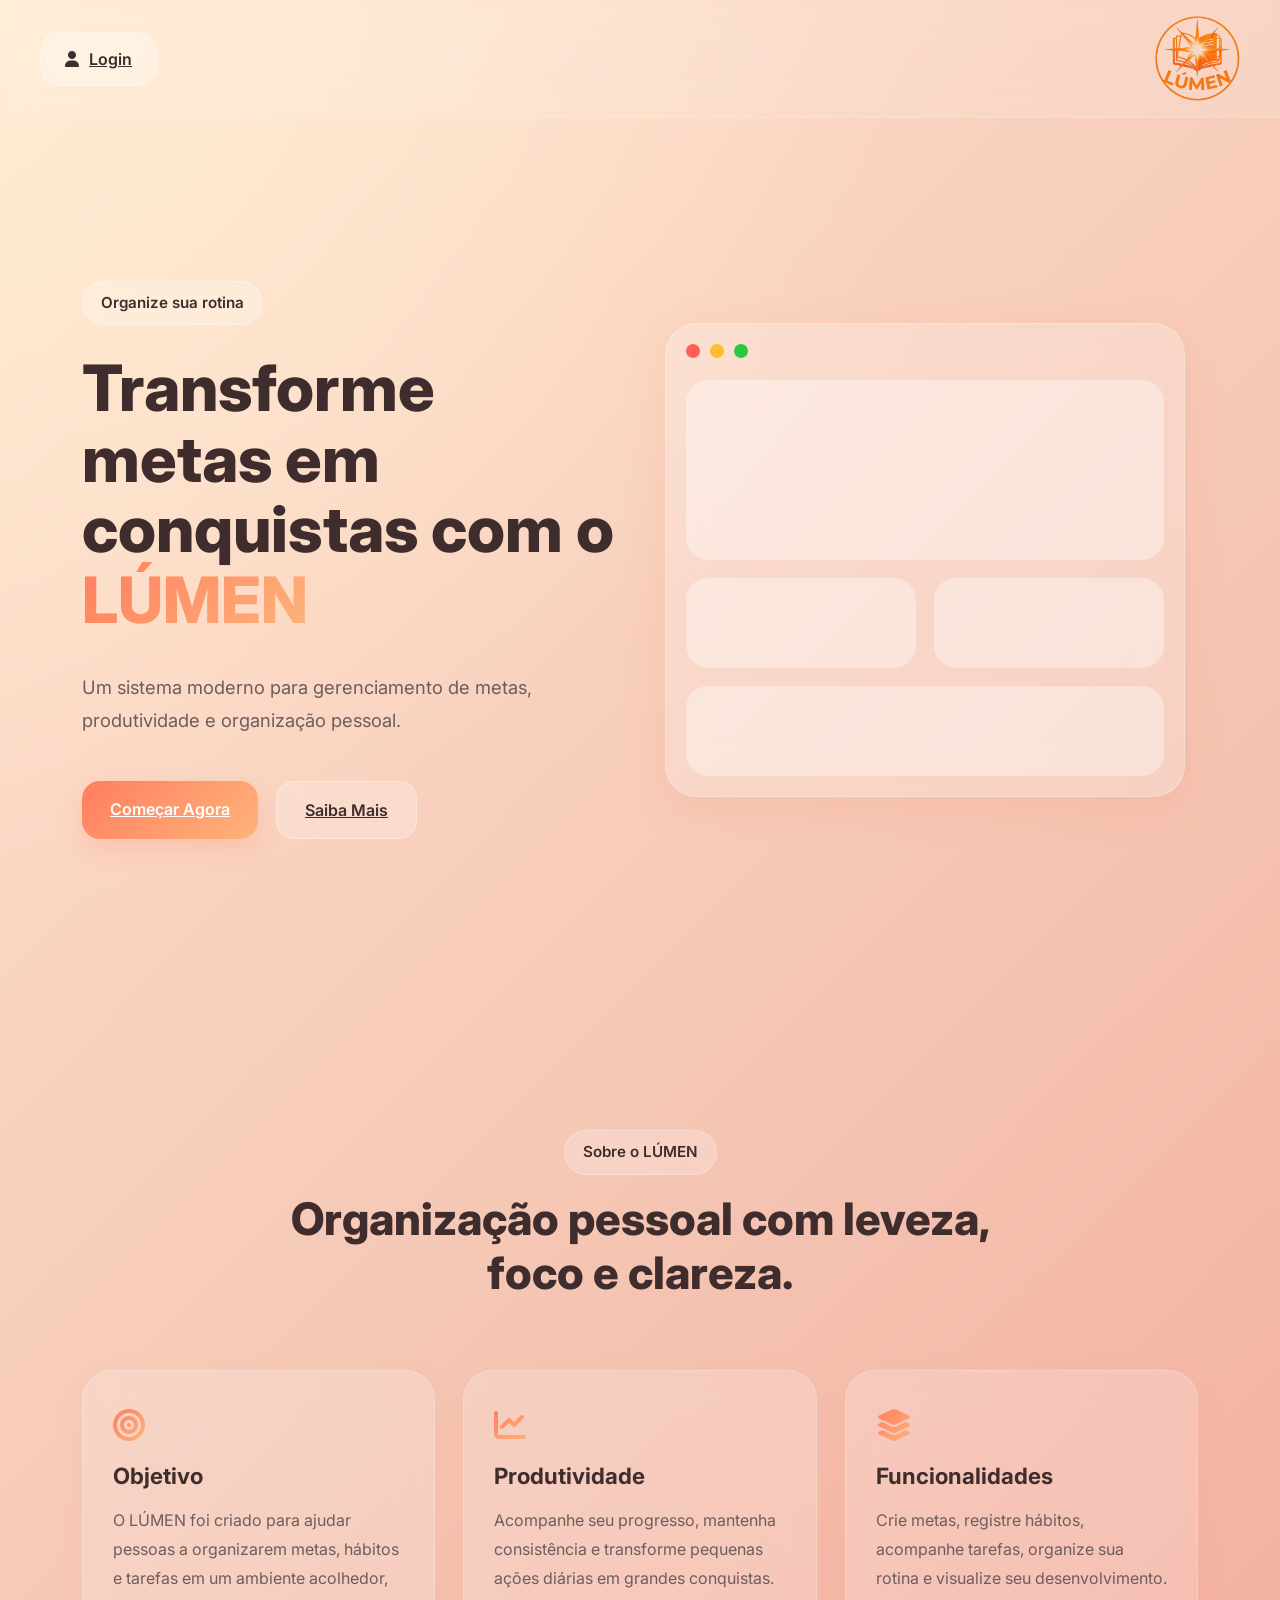
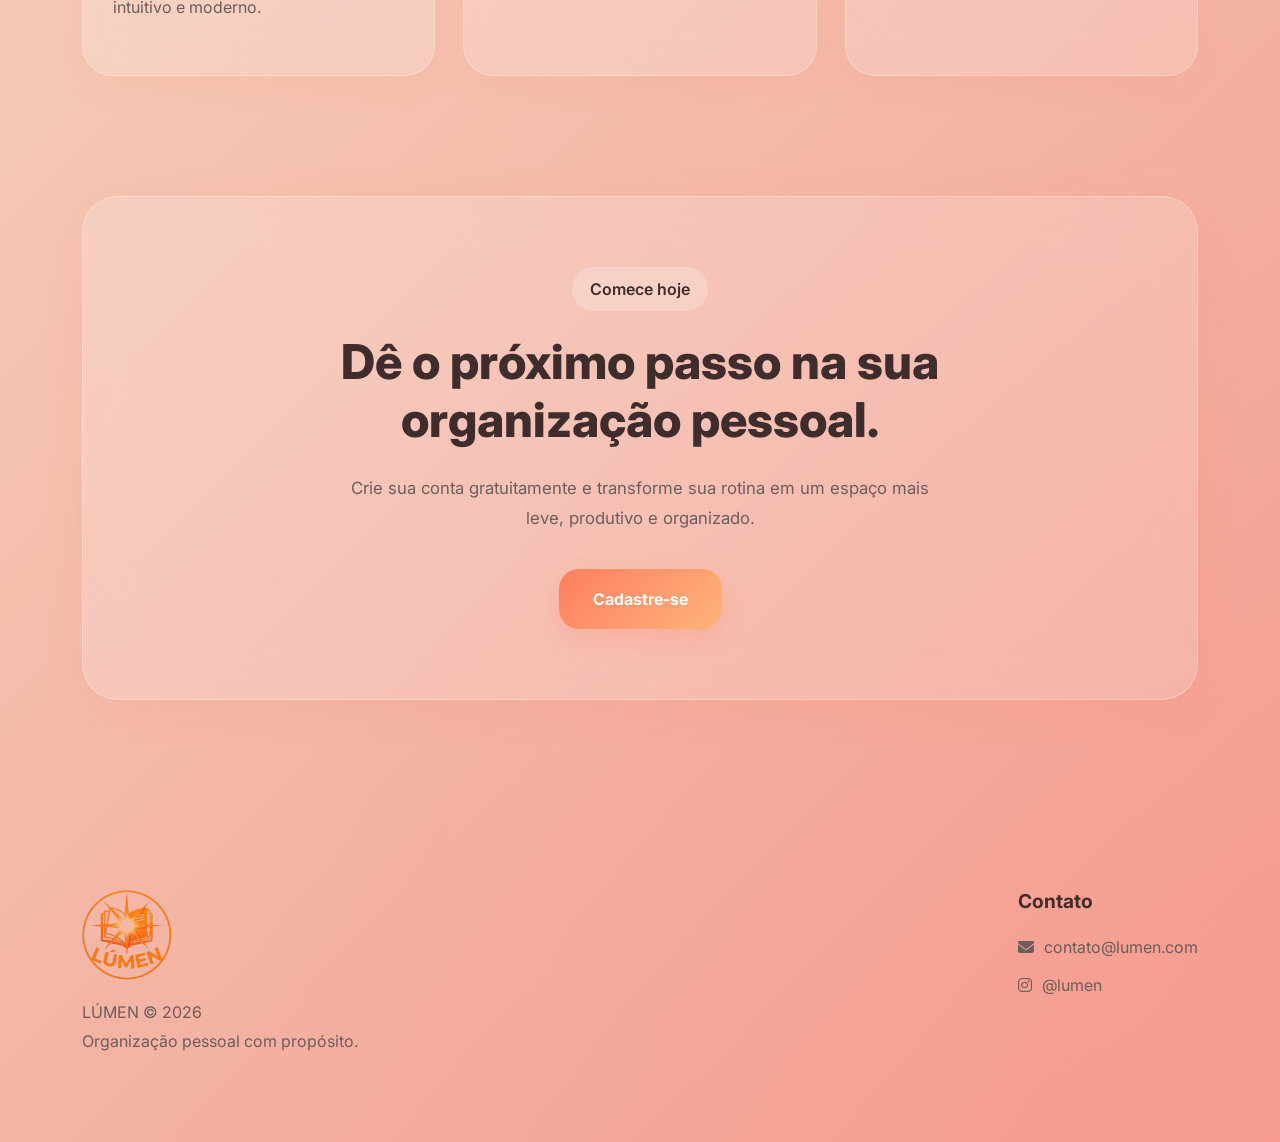
==== index.html @ c3795b51 "primeiro commit" ====
<!DOCTYPE html>
<html lang="pt-br">
<head>
  <meta charset="UTF-8">
  <meta name="viewport" content="width=device-width, initial-scale=1.0">

  <title>LÚMEN - Homepage</title>

  <!-- Bootstrap -->
  <link href="https://cdn.jsdelivr.net/npm/bootstrap@5.3.3/dist/css/bootstrap.min.css" rel="stylesheet">

  <!-- Font Awesome -->
  <link rel="stylesheet" href="https://cdnjs.cloudflare.com/ajax/libs/font-awesome/6.4.0/css/all.min.css">

  <!-- CSS -->
  <link rel="stylesheet" href="index.css">
</head>

<body>

  <!-- Navbar -->
  <nav class="custom-navbar">

    <a href="login/login.html" class="login-btn">
      <i class="fa-solid fa-user"></i>
      Login
    </a>

    <img src="img/lumen.logo.png" alt="Logo" class="logo-navbar">

  </nav>

  <!-- Hero Section -->
  <section class="hero-section">

    <div class="container">

      <div class="row align-items-center min-vh-100">

        <div class="col-lg-6 hero-text">

          <span class="badge-lumen">
            Organize sua rotina
          </span>

          <h1>
            Transforme metas em conquistas com o
            <span>LÚMEN</span>
          </h1>

          <p>
            Um sistema moderno para gerenciamento de metas,
            produtividade e organização pessoal.
          </p>

          <div class="hero-buttons">
            <a href="#cta-section" class="btn-primary-custom">
              Começar Agora
            </a>

            <a href="#about-section" class="btn-secondary-custom">
              Saiba Mais
            </a>
          </div>

        </div>

        <div class="col-lg-6">

          <div class="dashboard-preview">

            <div class="card-preview">

              <div class="card-top">
                <div class="circle red"></div>
                <div class="circle yellow"></div>
                <div class="circle green"></div>
              </div>

              <div class="preview-content">

                <div class="preview-box large"></div>

                <div class="preview-grid">
                  <div class="preview-box"></div>
                  <div class="preview-box"></div>
                </div>

                <div class="preview-box"></div>

              </div>

            </div>

          </div>

        </div>

      </div>

    </div>

  </section>


  <!-- About Section -->

  <section class="about-section"  id="about-section">

    <div class="container">

      <div class="section-title">
        <span>Sobre o LÚMEN</span>
        <h2>
          Organização pessoal com leveza,
          foco e clareza.
        </h2>
      </div>

      <div class="about-grid">

        <div class="about-card">
          <i class="fa-solid fa-bullseye"></i>
          <h3>Objetivo</h3>
          <p>
            O LÚMEN foi criado para ajudar pessoas a organizarem
            metas, hábitos e tarefas em um ambiente acolhedor,
            intuitivo e moderno.
          </p>
        </div>

        <div class="about-card">
          <i class="fa-solid fa-chart-line"></i>
          <h3>Produtividade</h3>
          <p>
            Acompanhe seu progresso, mantenha consistência e
            transforme pequenas ações diárias em grandes conquistas.
          </p>
        </div>

        <div class="about-card">
          <i class="fa-solid fa-layer-group"></i>
          <h3>Funcionalidades</h3>
          <p>
            Crie metas, registre hábitos, acompanhe tarefas,
            organize sua rotina e visualize seu desenvolvimento.
          </p>
        </div>

      </div>

    </div>

  </section>

<!-- CTA -->
 
  <section id="cta-section" class="cta-section">

    <div class="container">

      <div class="cta-card">

        <span class="cta-badge">
          Comece hoje
        </span>

        <h2>
          Dê o próximo passo na sua organização pessoal.
        </h2>

        <p>
          Crie sua conta gratuitamente e transforme sua rotina
          em um espaço mais leve, produtivo e organizado.
        </p>

        <button class="cta-button" onclick="window.location.href='home/cliente_novo.html'">
            Cadastre-se
        </button>

      </div>

    </div>

  </section>

  <!-- FOOTER -->
<footer class="footer-lumen">

  <div class="container footer-content">

    <div class="footer-brand">
      <img src="img/lumen.logo.png" alt="Logo Lumen">

      <p>
        LÚMEN © 2026<br>
        Organização pessoal com propósito.
      </p>
    </div>

    <div class="footer-links">
      <h4>Contato</h4>

      <a href="#">
        <i class="fa-solid fa-envelope"></i>
        contato@lumen.com
      </a>

      <a href="#">
        <i class="fa-brands fa-instagram"></i>
        @lumen
      </a>
    </div>

  </div>

</footer>

  <script src="https://cdn.jsdelivr.net/npm/bootstrap@5.3.3/dist/js/bootstrap.bundle.min.js"></script>

</body>
</html>
---- index.css ----
@import url('https://fonts.googleapis.com/css2?family=Inter:wght@400;500;600;700;800&display=swap');

:root {

    --sunset-primary: #ff7e5f;
    --sunset-secondary: #feb47b;

    --background-light: #fff7f3;

    --text-dark: #3f2d2d;
    --text-light: #6d5d5d;

    --white-glass: rgba(255,255,255,0.22);

    --border-glass: rgba(255,255,255,0.25);

    --shadow:
        0 10px 40px rgba(255,126,95,0.12);

    --radius: 28px;
}

/* RESET */

* {

    margin: 0;
    padding: 0;

    box-sizing: border-box;
}

/* BODY */

body {

    font-family: 'Inter', sans-serif;

    min-height: 100vh;

    color: var(--text-dark);

      background:
        radial-gradient(
            circle at top left,
            rgba(255,236,210,0.9),
            transparent 30%
        ),

        radial-gradient(
            circle at bottom right,
            rgba(255,154,139,0.28),
            transparent 35%
        ),

        linear-gradient(
            135deg,
            #ffe5d1 0%,
            #f5c6b4 45%,
            #f29b8f 100%
        );

    background-size: cover;
    background-repeat: no-repeat;
}    




/* NAVBAR */

/* NAVBAR */

.custom-navbar {

    position: fixed;

    top: 0;
    left: 0;

    width: 100%;

    padding: 16px 40px;

    display: flex;

    justify-content: space-between;

    align-items: center;

    z-index: 1000;

    backdrop-filter: blur(16px);

    background: rgba(255,255,255,0.12);

    border-bottom:
        1px solid rgba(255,255,255,0.10);
}

/* FORÇA O ALINHAMENTO */

.custom-navbar .login-btn {

    margin-right: auto;
}

.custom-navbar .logo-navbar {

    margin-left: auto;
}

/* LOGO */

.logo-navbar {

    width: 85px;

    object-fit: contain;

    transition: 0.3s ease;
}


/* BOTÃO LOGIN */

.login-btn {

    border: none;

    padding: 14px 24px;

    border-radius: 20px;

    background:
        rgba(255,255,255,0.22);

    backdrop-filter: blur(12px);

    border:
        1px solid rgba(255,255,255,0.25);

    color: var(--text-dark);

    font-weight: 600;

    display: flex;
    align-items: center;
    gap: 10px;

    transition: 0.25s ease;

    cursor: pointer;
}

.login-btn:hover {

    transform: translateY(-2px);

    background:
        rgba(255,255,255,0.38);
}

/* HERO */

.hero-section {

    position: relative;
    z-index: 2;

    padding-top: 110px;
}

/* TEXTO */

.hero-text {

    display: flex;
    flex-direction: column;

    gap: 28px;
}

/* BADGE */

.badge-lumen {

    width: fit-content;

    padding: 10px 18px;

    border-radius: 999px;

    background:
        rgba(255,255,255,0.25);

    backdrop-filter: blur(10px);

    border:
        1px solid rgba(255,255,255,0.3);

    font-size: 0.95rem;

    font-weight: 600;

    color: var(--text-dark);
}

/* TITULO */

.hero-text h1 {

    font-size: 4rem;

    line-height: 1.1;

    font-weight: 800;

    max-width: 620px;
}

.hero-text h1 span {

    background:
        linear-gradient(
            135deg,
            var(--sunset-primary),
            var(--sunset-secondary)
        );

    -webkit-background-clip: text;
    -webkit-text-fill-color: transparent;
}

/* PARÁGRAFO */

.hero-text p {

    font-size: 1.15rem;

    line-height: 1.8;

    max-width: 540px;

    color: var(--text-light);
}

/* BOTÕES HERO */

.hero-buttons {

    display: flex;
    gap: 18px;

    flex-wrap: wrap;
}

/* BOTÃO PRINCIPAL */

.btn-primary-custom {

    border: none;

    padding: 16px 28px;

    border-radius: 18px;

    font-weight: 600;

    background:
        linear-gradient(
            135deg,
            var(--sunset-primary),
            var(--sunset-secondary)
        );

    color: white;

    box-shadow:
        0 10px 24px rgba(255,126,95,0.22);

    transition: 0.25s ease;
}

.btn-primary-custom:hover {

    transform: translateY(-3px);

    opacity: 0.95;
}

/* BOTÃO SECUNDÁRIO */

.btn-secondary-custom {

    border: none;

    padding: 16px 28px;

    border-radius: 18px;

    font-weight: 600;

    background:
        rgba(255,255,255,0.22);

    backdrop-filter: blur(12px);

    border:
        1px solid rgba(255,255,255,0.25);

    color: var(--text-dark);

    transition: 0.25s ease;
}

.btn-secondary-custom:hover {

    transform: translateY(-3px);

    background:
        rgba(255,255,255,0.38);
}

/* DASHBOARD MOCKUP */

.dashboard-preview {

    display: flex;
    justify-content: center;
    align-items: center;
}

/* CARD PREVIEW */

.card-preview {

    width: 100%;
    max-width: 520px;

    padding: 20px;

    border-radius: 32px;

    background:
        rgba(255,255,255,0.22);

    backdrop-filter: blur(22px);

    border:
        1px solid rgba(255,255,255,0.25);

    box-shadow:
        0 10px 40px rgba(255,126,95,0.15);

    animation:
        floating 5s ease-in-out infinite;
}

/* TOP BAR */

.card-top {

    display: flex;
    gap: 10px;

    margin-bottom: 22px;
}

/* CIRCULOS */

.circle {

    width: 14px;
    height: 14px;

    border-radius: 50%;
}

.red {

    background: #ff5f57;
}

.yellow {

    background: #febc2e;
}

.green {

    background: #28c840;
}

/* CONTEÚDO PREVIEW */

.preview-content {

    display: flex;
    flex-direction: column;

    gap: 18px;
}

/* GRID */

.preview-grid {

    display: grid;

    grid-template-columns: repeat(2, 1fr);

    gap: 18px;
}

/* BOXES */

.preview-box {

    height: 90px;

    border-radius: 22px;

    background:
        rgba(255,255,255,0.35);
}

.preview-box.large {

    height: 180px;
}

/* ANIMAÇÃO */

@keyframes floating {

    0% {

        transform: translateY(0px);
    }

    50% {

        transform: translateY(-8px);
    }

    100% {

        transform: translateY(0px);
    }
}

/* RESPONSIVIDADE */

@media (max-width: 992px) {

    .hero-section {

        padding-top: 140px;
        padding-bottom: 80px;
    }

    .hero-text {

        text-align: center;

        align-items: center;

        margin-bottom: 60px;
    }

    .hero-text h1 {

        font-size: 3rem;
    }

    .hero-text p {

        max-width: 100%;
    }
}

@media (max-width: 768px) {

    .custom-navbar {

        padding: 14px 18px;
    }

    .logo-navbar {

        width: 65px;
    }

    .hero-text h1 {

        font-size: 2.4rem;
    }

    .hero-buttons {

        width: 100%;

        flex-direction: column;
    }

    .btn-primary-custom,
    .btn-secondary-custom {

        width: 100%;
    }

    .card-preview {

        padding: 16px;
    }

    .preview-box.large {

        height: 140px;
    }
}

/* SOBRE */

.about-section {

    position: relative;
    z-index: 2;

    padding: 120px 0;
}

/* TITULOS DE SEÇÃO */

.section-title {

    text-align: center;

    margin-bottom: 70px;
}

.section-title span {

    display: inline-block;

    padding: 10px 18px;

    border-radius: 999px;

    background:
        rgba(255,255,255,0.22);

    backdrop-filter: blur(10px);

    border:
        1px solid rgba(255,255,255,0.25);

    font-size: 0.95rem;

    font-weight: 600;

    margin-bottom: 18px;
}

.section-title h2 {

    font-size: 2.8rem;

    font-weight: 800;

    line-height: 1.2;

    max-width: 720px;

    margin: 0 auto;
}

/* GRID SOBRE */

.about-grid {

    display: grid;

    grid-template-columns: repeat(3, 1fr);

    gap: 28px;
}

/* CARDS */

.about-card {

    padding: 38px 30px;

    border-radius: 30px;

    background:
        rgba(255,255,255,0.18);

    backdrop-filter: blur(18px);

    border:
        1px solid rgba(255,255,255,0.22);

    box-shadow:
        0 10px 30px rgba(255,126,95,0.08);

    transition: 0.3s ease;
}

.about-card:hover {

    transform: translateY(-6px);
}

.about-card i {

    font-size: 2rem;

    margin-bottom: 22px;

    background:
        linear-gradient(
            135deg,
            var(--sunset-primary),
            var(--sunset-secondary)
        );

    -webkit-background-clip: text;
    -webkit-text-fill-color: transparent;
}

.about-card h3 {

    font-size: 1.4rem;

    font-weight: 700;

    margin-bottom: 16px;
}

.about-card p {

    color: var(--text-light);

    line-height: 1.8;
}

/* CTA */

.cta-section {

    position: relative;
    z-index: 2;

    padding-bottom: 120px;
}

.cta-card {

    text-align: center;

    padding: 70px 50px;

    border-radius: 36px;

    background:
        rgba(255,255,255,0.18);

    backdrop-filter: blur(20px);

    border:
        1px solid rgba(255,255,255,0.25);

    box-shadow:
        0 10px 40px rgba(255,126,95,0.1);
}

.cta-badge {

    display: inline-block;

    padding: 10px 18px;

    border-radius: 999px;

    background:
        rgba(255,255,255,0.22);

    margin-bottom: 22px;

    font-weight: 600;
}

.cta-card h2 {

    font-size: 3rem;

    font-weight: 800;

    max-width: 760px;

    margin: 0 auto 24px auto;
}

.cta-card p {

    max-width: 620px;

    margin: 0 auto 36px auto;

    color: var(--text-light);

    line-height: 1.8;

    font-size: 1.05rem;
}

.cta-button {

    border: none;

    padding: 18px 34px;

    border-radius: 20px;

    font-weight: 700;

    font-size: 1rem;

    color: white;

    background:
        linear-gradient(
            135deg,
            var(--sunset-primary),
            var(--sunset-secondary)
        );

    box-shadow:
        0 10px 24px rgba(255,126,95,0.22);

    transition: 0.3s ease;
}

.cta-button:hover {

    transform: translateY(-3px);

    opacity: 0.95;
}

/* FOOTER */

.footer-lumen {

    position: relative;
    z-index: 2;

    padding: 70px 0;

    background: transparent;

    border: none;

    backdrop-filter: none;
}

.footer-content {

    display: flex;
    justify-content: space-between;
    align-items: flex-start;

    gap: 60px;

    flex-wrap: wrap;
}

.footer-brand img {

    width: 90px;

    margin-bottom: 18px;
}

.footer-brand p {

    color: var(--text-light);

    line-height: 1.8;
}

.footer-links {

    display: flex;
    flex-direction: column;

    gap: 14px;
}

.footer-links h4 {

    font-size: 1.2rem;

    font-weight: 700;

    margin-bottom: 8px;
}

.footer-links a {

    text-decoration: none;

    color: var(--text-light);

    display: flex;
    align-items: center;

    gap: 10px;

    transition: 0.2s ease;
}

.footer-links a:hover {

    color: var(--text-dark);
}

/* RESPONSIVIDADE */

@media (max-width: 992px) {

    .about-grid {

        grid-template-columns: 1fr;
    }

    .section-title h2,
    .cta-card h2 {

        font-size: 2.2rem;
    }
}

@media (max-width: 768px) {

    .about-section,
    .cta-section {

        padding: 80px 0;
    }

     .section-title h2,
    .cta-card h2 {

        font-size: 1.8rem;
    }

    .cta-card {

        padding: 50px 24px;
    }

    .footer-content {

        flex-direction: column;

        align-items: flex-start;
    }
}

html {

    scroll-behavior: smooth;

    background:
        linear-gradient(
            135deg,
            #ffe5d1 0%,
            #f5c6b4 45%,
            #f29b8f 100%
        );
}

html,
body {

    width: 100%;
    min-height: 100%;

}
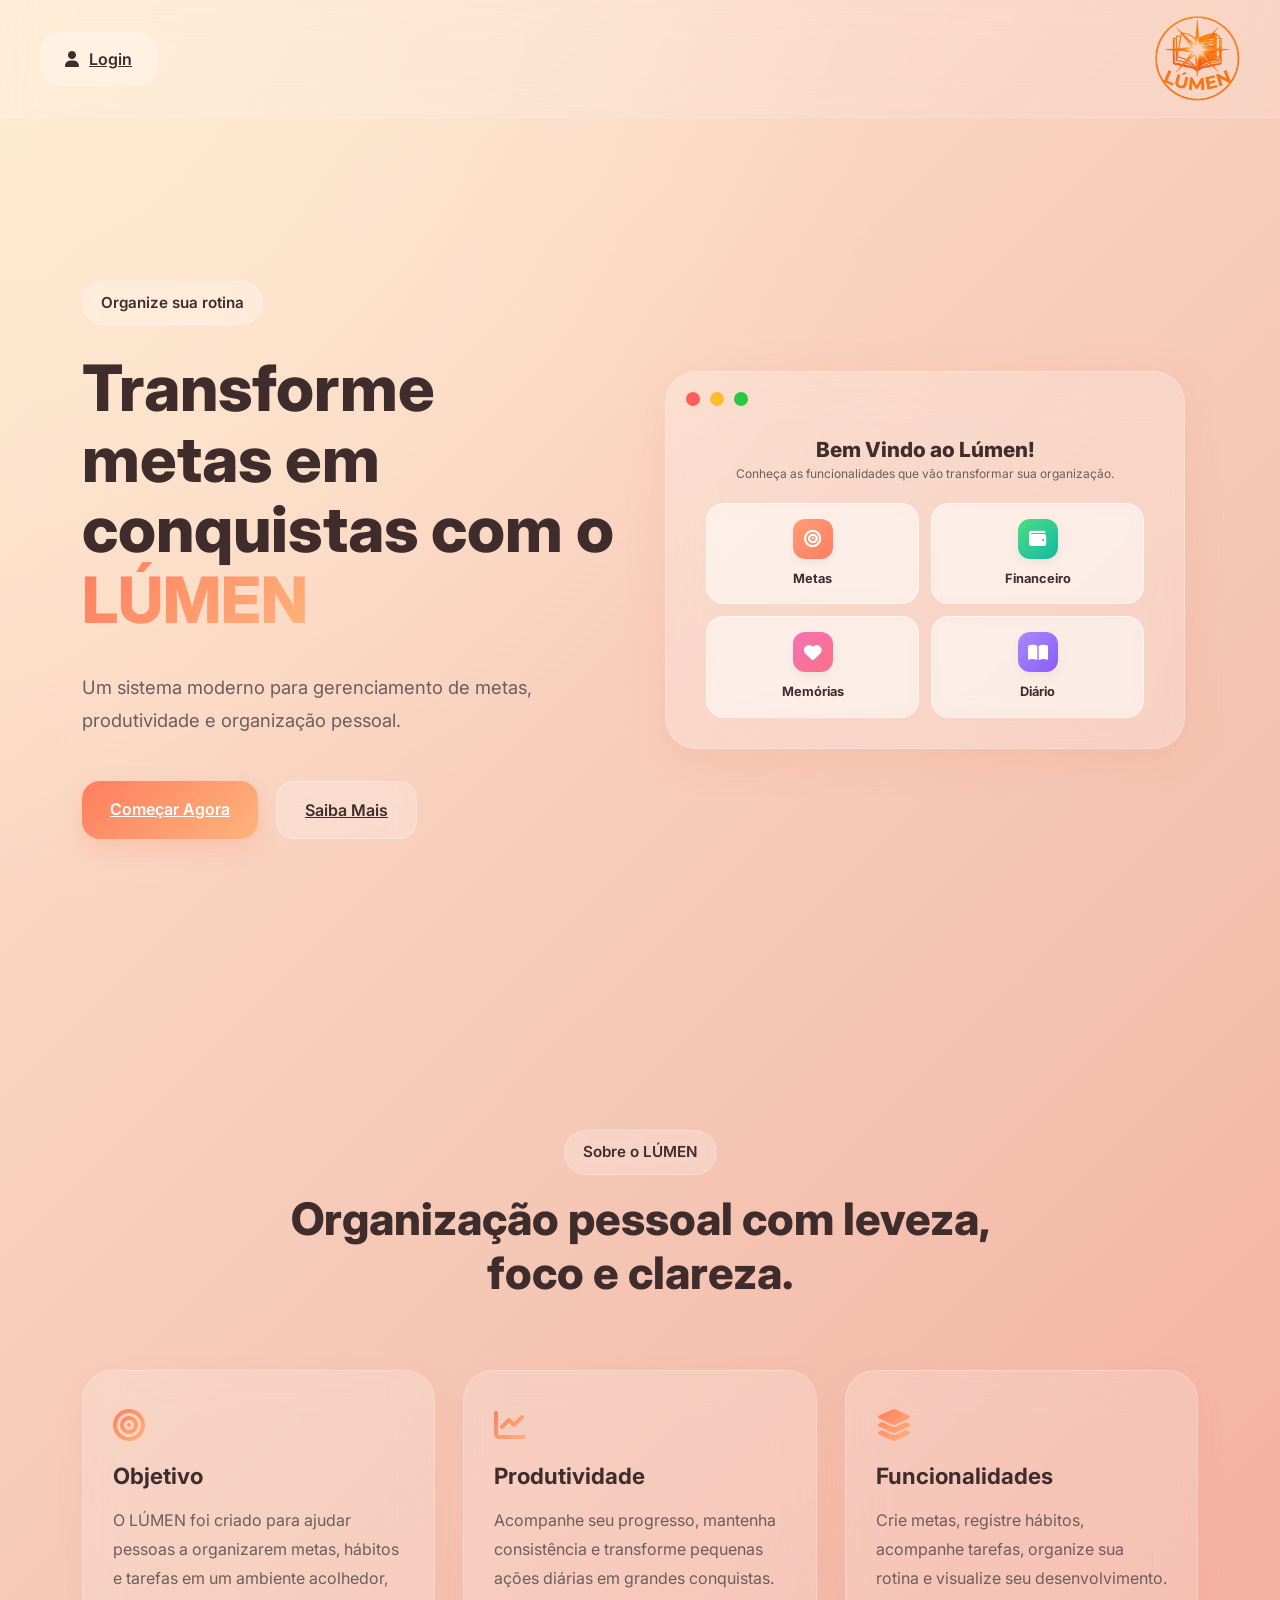
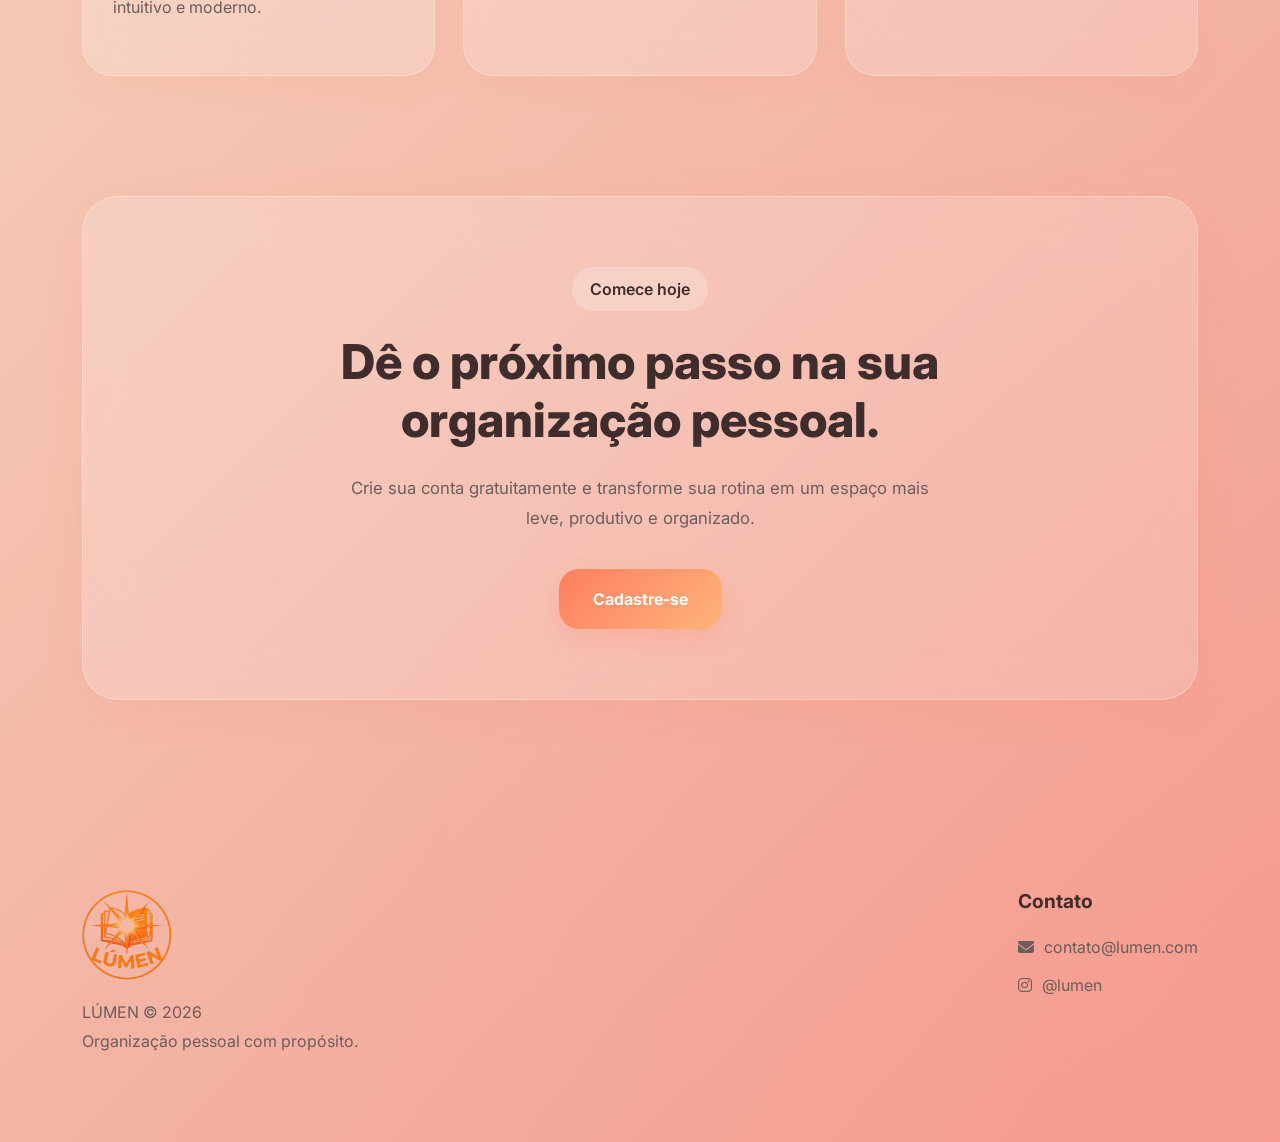
==== commit 12ea9542: "feature: memorias criadas" ====
--- a/index.html
+++ b/index.html
@@ -79,16 +79,47 @@
 
               <div class="preview-content">
 
-                <div class="preview-box large"></div>
-
-                <div class="preview-grid">
-                  <div class="preview-box"></div>
-                  <div class="preview-box"></div>
+                <div class="preview-content">
+                
+                <div class="preview-header">
+                  <h4>Bem Vindo ao Lúmen!</h4>
+                  <p>Conheça as funcionalidades que vão transformar sua organização.</p>
                 </div>
 
-                <div class="preview-box"></div>
+                <div class="preview-grid-app">
+                  
+                  <div class="mini-card">
+                    <div class="icon-wrapper orange">
+                      <i class="fa-solid fa-bullseye"></i>
+                    </div>
+                    <span>Metas</span>
+                  </div>
+
+                  <div class="mini-card">
+                    <div class="icon-wrapper teal">
+                      <i class="fa-solid fa-wallet"></i>
+                    </div>
+                    <span>Financeiro</span>
+                  </div>
+
+                  <div class="mini-card">
+                    <div class="icon-wrapper pink">
+                      <i class="fa-solid fa-heart"></i>
+                    </div>
+                    <span>Memórias</span>
+                  </div>
+
+                  <div class="mini-card">
+                    <div class="icon-wrapper purple">
+                      <i class="fa-solid fa-book-open"></i>
+                    </div>
+                    <span>Diário</span>
+                  </div>
+
+                </div>
 
               </div>
+
 
             </div>
 
--- a/index.css
+++ b/index.css
@@ -402,34 +402,93 @@
     gap: 18px;
 }
 
-/* GRID */
-
-.preview-grid {
-
+/* ===============================
+   CONTEÚDO PREVIEW - MINI DASHBOARD
+================================== */
+
+.preview-content {
+    display: flex;
+    flex-direction: column;
+    gap: 15px;
+    padding: 5px 10px;
+}
+
+.preview-header {
+    text-align: center;
+    margin-bottom: 5px;
+}
+
+.preview-header h4 {
+    font-size: 1.3rem;
+    font-weight: 800;
+    color: var(--text-dark);
+    margin-bottom: 2px;
+}
+
+.preview-header p {
+    font-size: 0.75rem;
+    color: var(--text-light);
+    margin: 0;
+}
+
+/* GRID DOS 4 MÓDULOS */
+.preview-grid-app {
     display: grid;
-
     grid-template-columns: repeat(2, 1fr);
-
-    gap: 18px;
-}
-
-/* BOXES */
-
-.preview-box {
-
-    height: 90px;
-
-    border-radius: 22px;
-
-    background:
-        rgba(255,255,255,0.35);
-}
-
-.preview-box.large {
-
-    height: 180px;
-}
-
+    gap: 12px;
+}
+
+/* MINI CARDS */
+.mini-card {
+    background: rgba(255, 255, 255, 0.45);
+    border: 1px solid rgba(255, 255, 255, 0.6);
+    border-radius: 18px;
+    padding: 15px 10px;
+    display: flex;
+    flex-direction: column;
+    align-items: center;
+    justify-content: center;
+    gap: 10px;
+    backdrop-filter: blur(8px);
+    transition: 0.3s ease;
+}
+
+.mini-card:hover {
+    background: rgba(255, 255, 255, 0.75);
+    transform: translateY(-3px);
+}
+
+/* ÍCONES E CORES */
+.icon-wrapper {
+    width: 40px;
+    height: 40px;
+    border-radius: 12px;
+    display: flex;
+    align-items: center;
+    justify-content: center;
+    color: white;
+    font-size: 1.1rem;
+    box-shadow: 0 4px 10px rgba(0,0,0,0.05);
+}
+
+.icon-wrapper.orange { 
+    background: linear-gradient(135deg, #ff9d76, #ff7e5f); 
+}
+.icon-wrapper.teal { 
+    background: linear-gradient(135deg, #4ade80, #14b8a6); 
+}
+.icon-wrapper.pink { 
+    background: linear-gradient(135deg, #f472b6, #fb7185); 
+}
+.icon-wrapper.purple { 
+    background: linear-gradient(135deg, #a78bfa, #8b5cf6); 
+}
+
+.mini-card span {
+    font-size: 0.8rem;
+    font-weight: 700;
+    color: var(--text-dark);
+}
 /* ANIMAÇÃO */
 
 @keyframes floating {
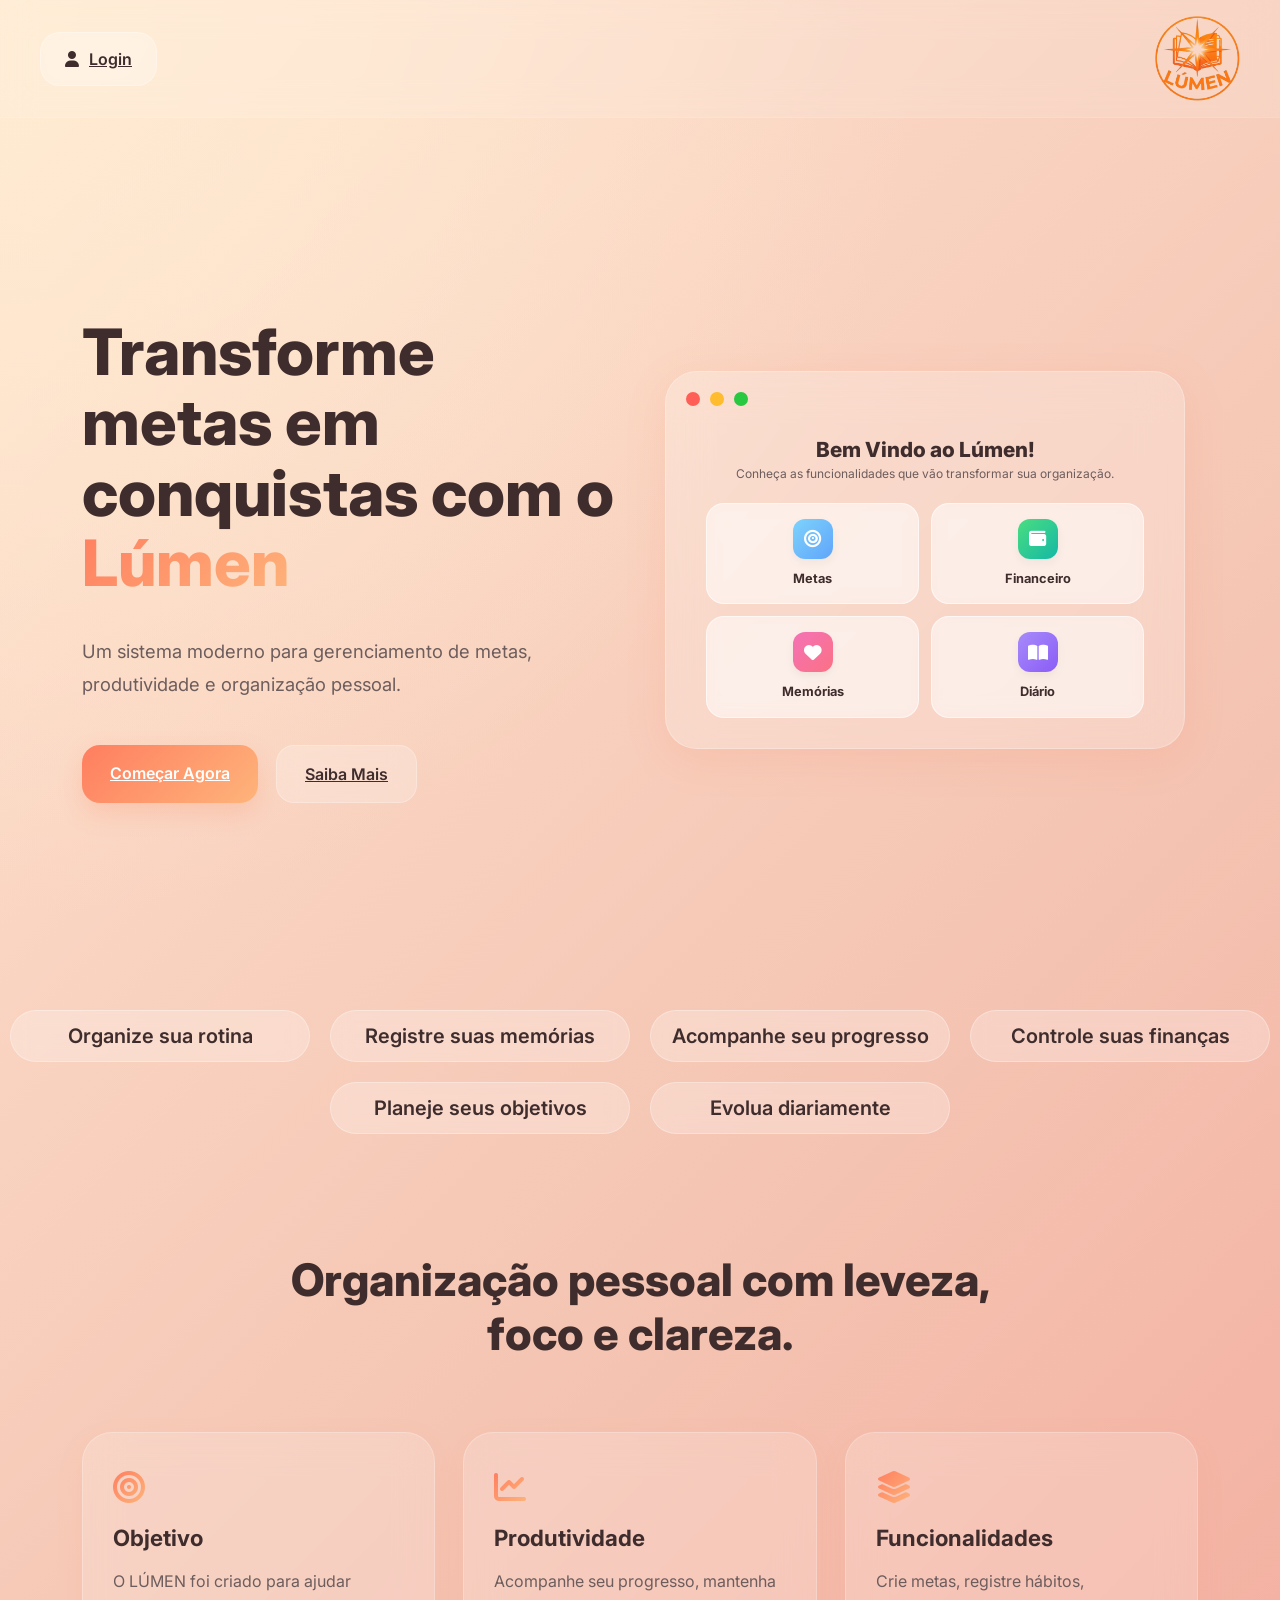
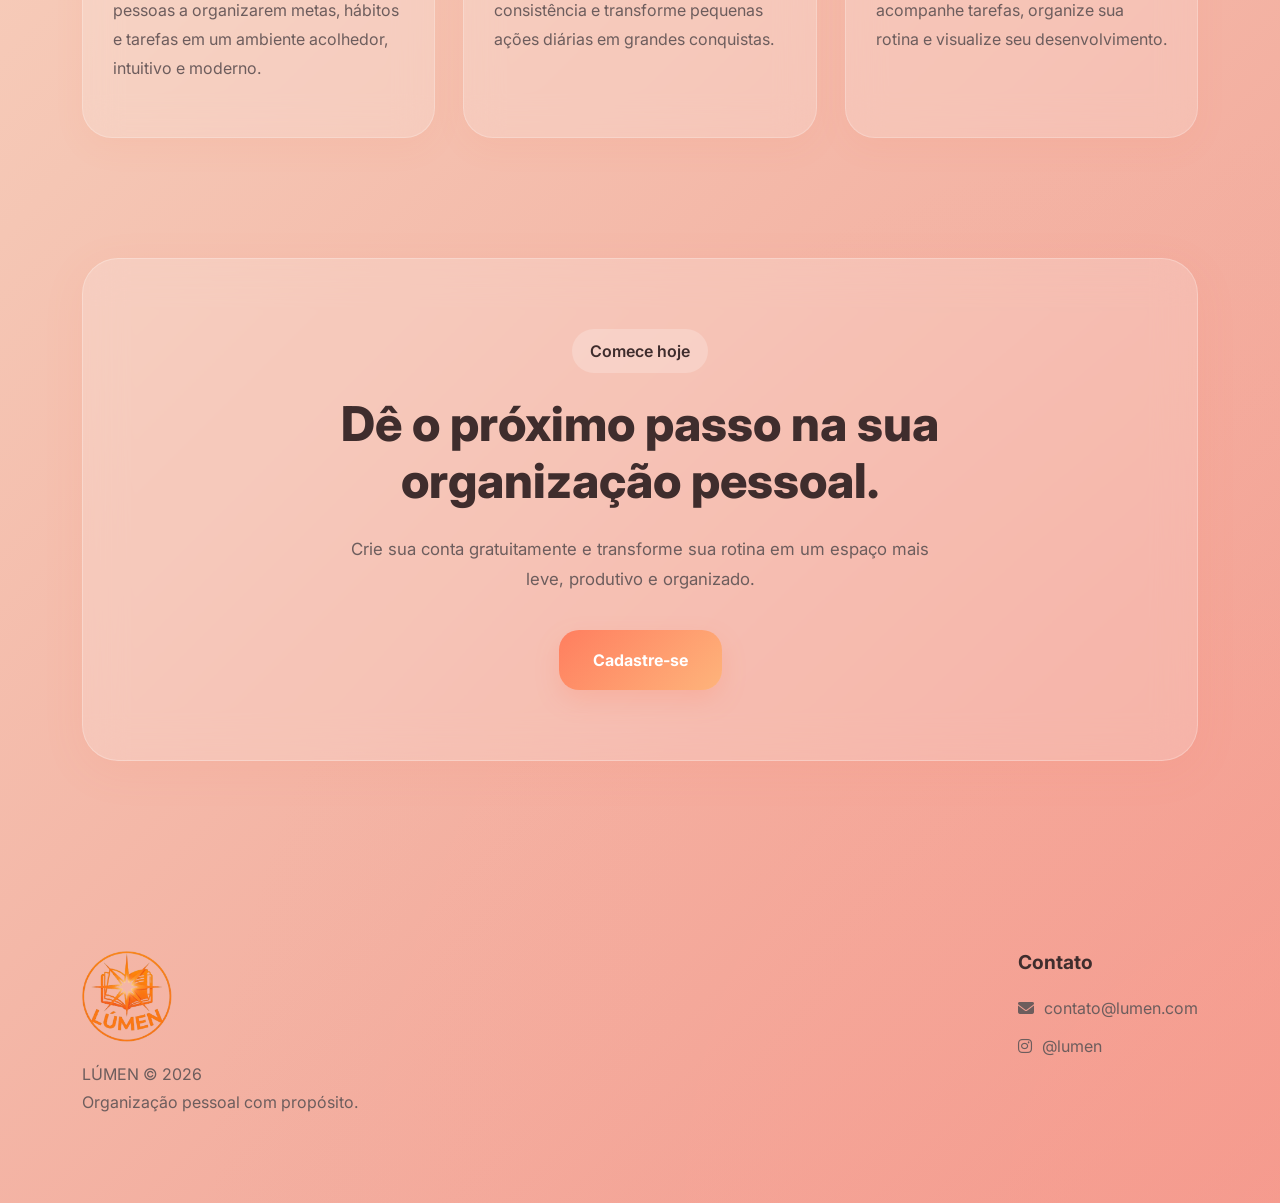
==== commit 85c35380: "feature: diario + entrada por voz" ====
--- a/index.html
+++ b/index.html
@@ -4,7 +4,7 @@
   <meta charset="UTF-8">
   <meta name="viewport" content="width=device-width, initial-scale=1.0">
 
-  <title>LÚMEN - Homepage</title>
+  <title>Lúmen</title>
 
   <!-- Bootstrap -->
   <link href="https://cdn.jsdelivr.net/npm/bootstrap@5.3.3/dist/css/bootstrap.min.css" rel="stylesheet">
@@ -38,14 +38,10 @@
       <div class="row align-items-center min-vh-100">
 
         <div class="col-lg-6 hero-text">
-
-          <span class="badge-lumen">
-            Organize sua rotina
-          </span>
-
+          
           <h1>
             Transforme metas em conquistas com o
-            <span>LÚMEN</span>
+            <span>Lúmen</span>
           </h1>
 
           <p>
@@ -64,6 +60,8 @@
           </div>
 
         </div>
+
+        
 
         <div class="col-lg-6">
 
@@ -134,6 +132,17 @@
   </section>
 
 
+  <div class="badge-row">
+    <span class="badge-lumen">Organize sua rotina</span>
+    <span class="badge-lumen">Registre suas memórias</span>
+    <span class="badge-lumen">Acompanhe seu progresso</span>
+    <span class="badge-lumen">Controle suas finanças</span>
+    <span class="badge-lumen">Planeje seus objetivos</span>
+    <span class="badge-lumen">Evolua diariamente</span>
+
+
+  </div>
+
   <!-- About Section -->
 
   <section class="about-section"  id="about-section">
@@ -141,7 +150,6 @@
     <div class="container">
 
       <div class="section-title">
-        <span>Sobre o LÚMEN</span>
         <h2>
           Organização pessoal com leveza,
           foco e clareza.
--- a/index.css
+++ b/index.css
@@ -183,26 +183,41 @@
 
 /* BADGE */
 
+.badge-row {
+    display: flex;
+    flex-wrap: wrap;
+    justify-content: center;
+    align-items: center;
+    gap: 20px;
+    width: 100%;
+    margin: 0 auto 0;
+}
+
+/* ===============================
+   BADGE HERO
+================================== */
+
 .badge-lumen {
-
-    width: fit-content;
-
-    padding: 10px 18px;
-
+    display: inline-flex;
+    align-items: center;
+    justify-content: center;
+    
+    /* Isso garante que o badge abrace apenas o texto */
+    width: 300px; 
+    
+    /* Previne que o flexbox estique o elemento */
+    align-self: flex-start; 
+
+    /* Proporções mais orgânicas e delicadas */
+    padding: 10px 18px; 
     border-radius: 999px;
-
-    background:
-        rgba(255,255,255,0.25);
-
+    
+    background: rgba(255, 255, 255, 0.25);
     backdrop-filter: blur(10px);
-
-    border:
-        1px solid rgba(255,255,255,0.3);
-
-    font-size: 0.95rem;
-
+    border: 1px solid rgba(255, 255, 255, 0.3);
+    
+    font-size: 1.25rem;
     font-weight: 600;
-
     color: var(--text-dark);
 }
 
@@ -472,7 +487,7 @@
 }
 
 .icon-wrapper.orange { 
-    background: linear-gradient(135deg, #ff9d76, #ff7e5f); 
+    background: linear-gradient(135deg, #7dd3fc, #60a5fa); 
 }
 .icon-wrapper.teal { 
     background: linear-gradient(135deg, #4ade80, #14b8a6); 
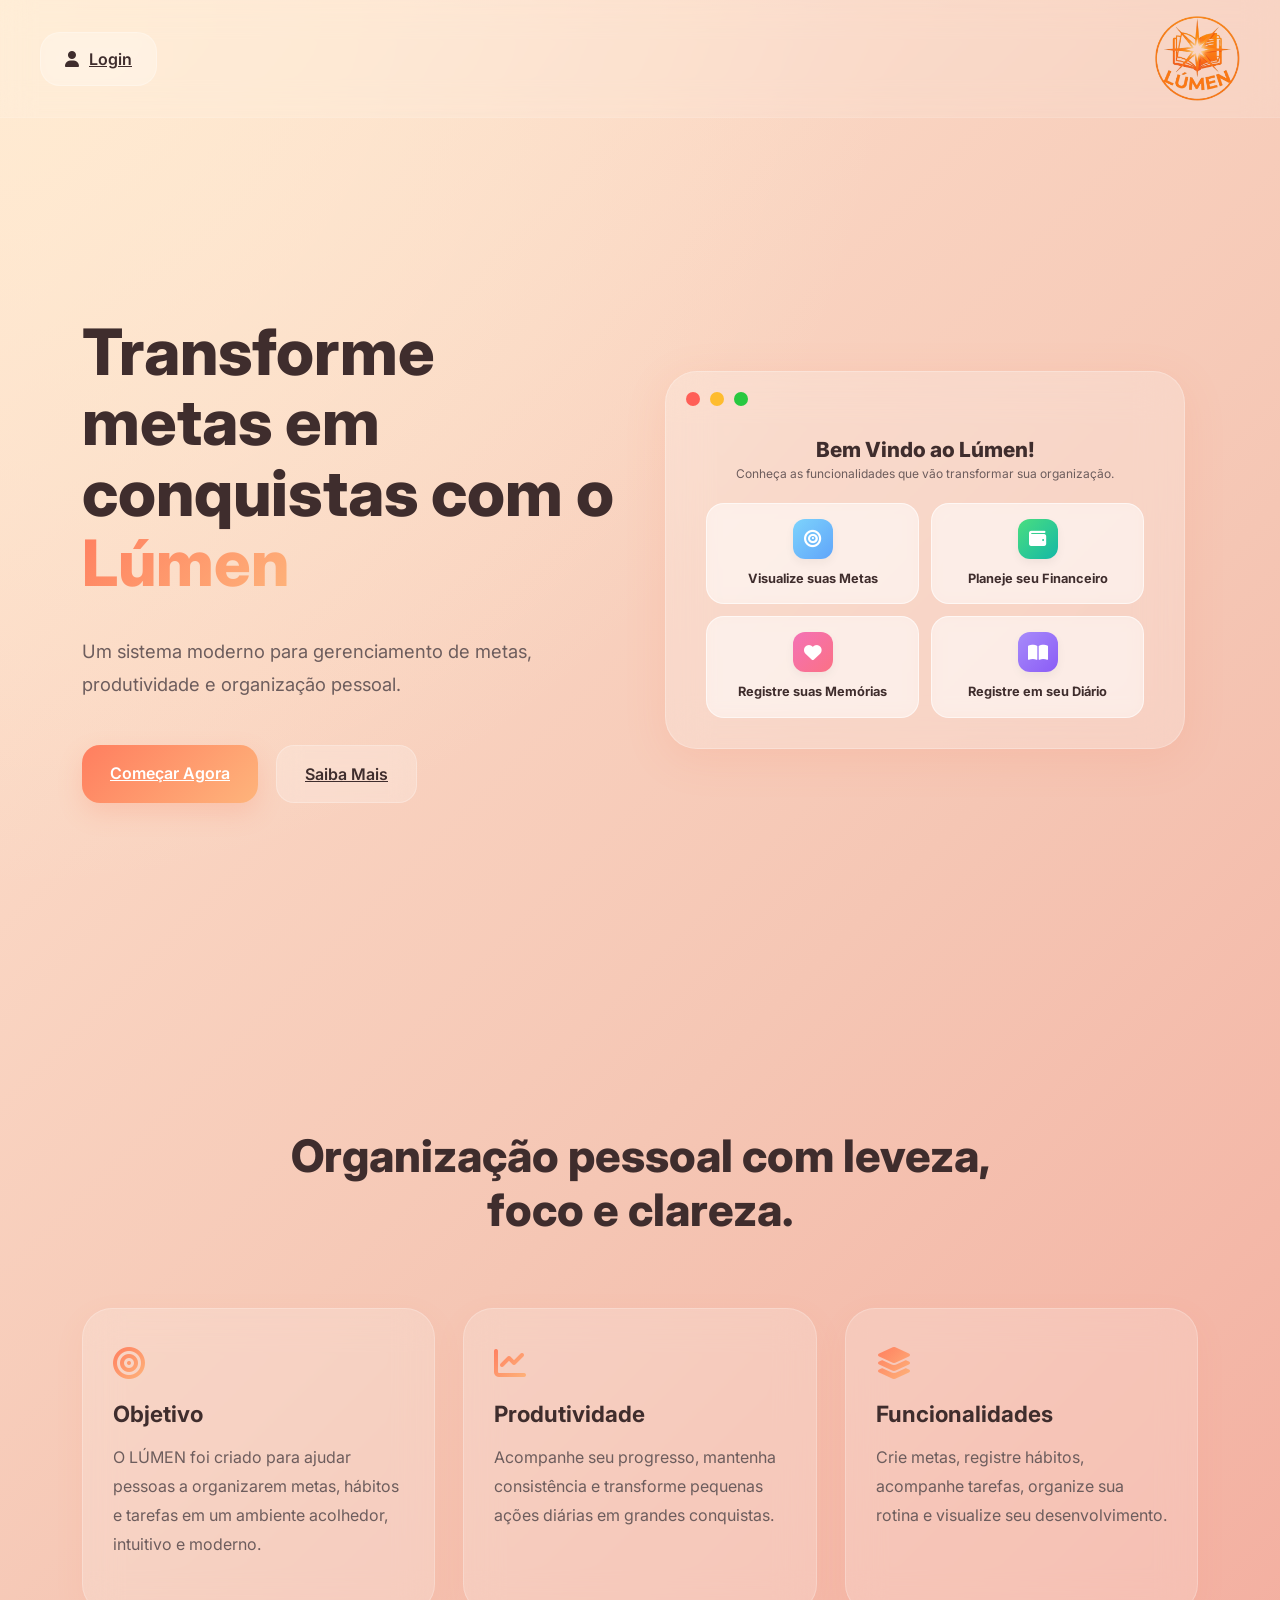
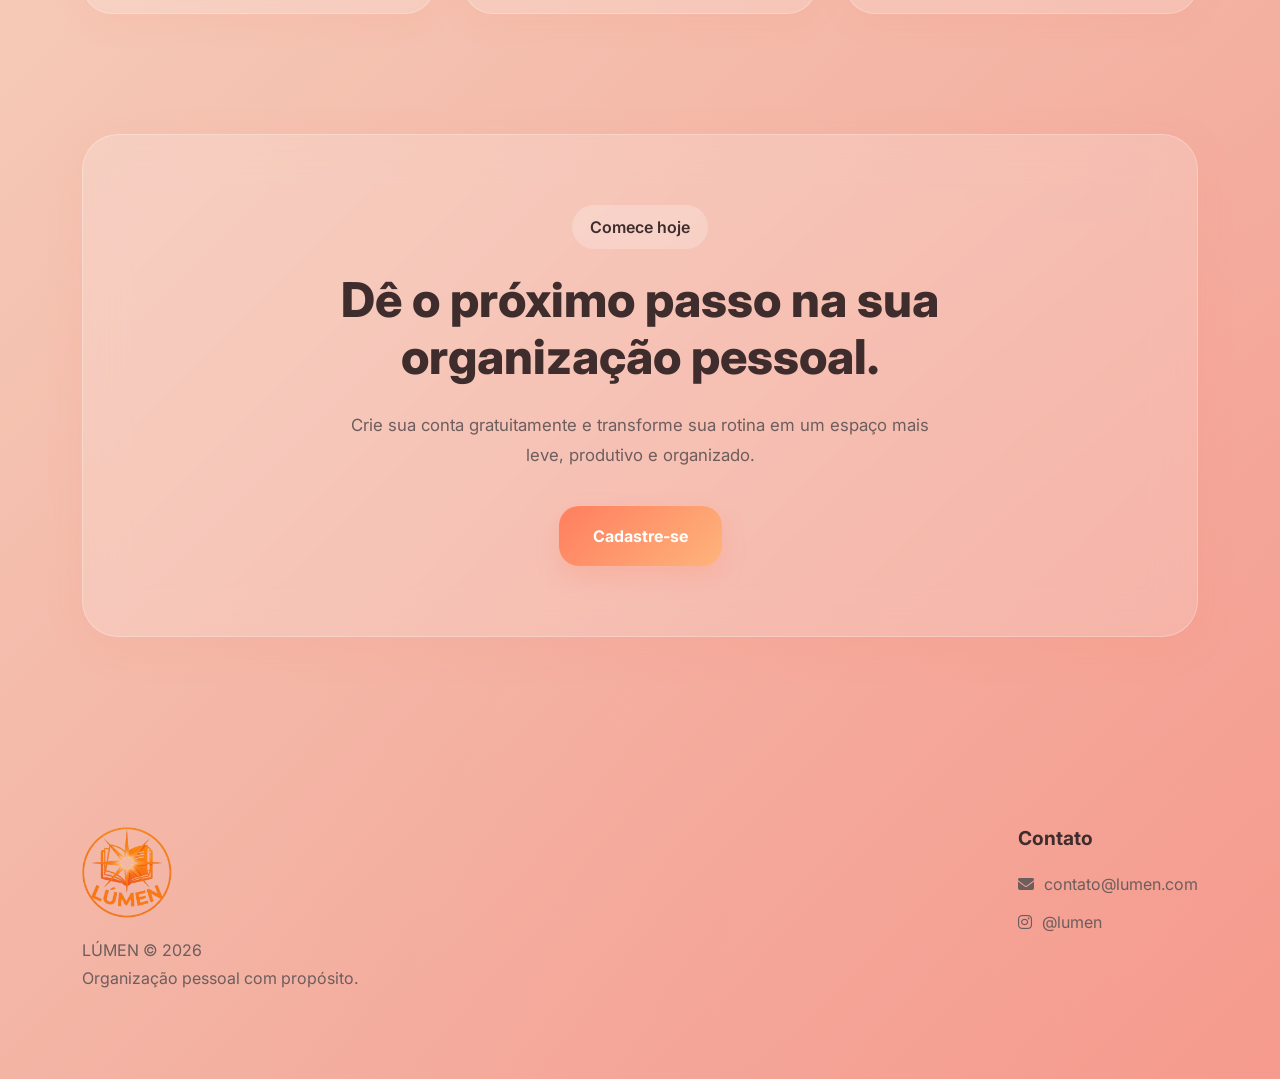
==== commit 45224b4b: "fix: erros de UI" ====
--- a/index.html
+++ b/index.html
@@ -90,28 +90,28 @@
                     <div class="icon-wrapper orange">
                       <i class="fa-solid fa-bullseye"></i>
                     </div>
-                    <span>Metas</span>
+                    <span>Visualize suas Metas</span>
                   </div>
 
                   <div class="mini-card">
                     <div class="icon-wrapper teal">
                       <i class="fa-solid fa-wallet"></i>
                     </div>
-                    <span>Financeiro</span>
+                    <span>Planeje seu Financeiro</span>
                   </div>
 
                   <div class="mini-card">
                     <div class="icon-wrapper pink">
                       <i class="fa-solid fa-heart"></i>
                     </div>
-                    <span>Memórias</span>
+                    <span>Registre suas Memórias</span>
                   </div>
 
                   <div class="mini-card">
                     <div class="icon-wrapper purple">
                       <i class="fa-solid fa-book-open"></i>
                     </div>
-                    <span>Diário</span>
+                    <span>Registre em seu Diário</span>
                   </div>
 
                 </div>
@@ -130,18 +130,6 @@
     </div>
 
   </section>
-
-
-  <div class="badge-row">
-    <span class="badge-lumen">Organize sua rotina</span>
-    <span class="badge-lumen">Registre suas memórias</span>
-    <span class="badge-lumen">Acompanhe seu progresso</span>
-    <span class="badge-lumen">Controle suas finanças</span>
-    <span class="badge-lumen">Planeje seus objetivos</span>
-    <span class="badge-lumen">Evolua diariamente</span>
-
-
-  </div>
 
   <!-- About Section -->
 
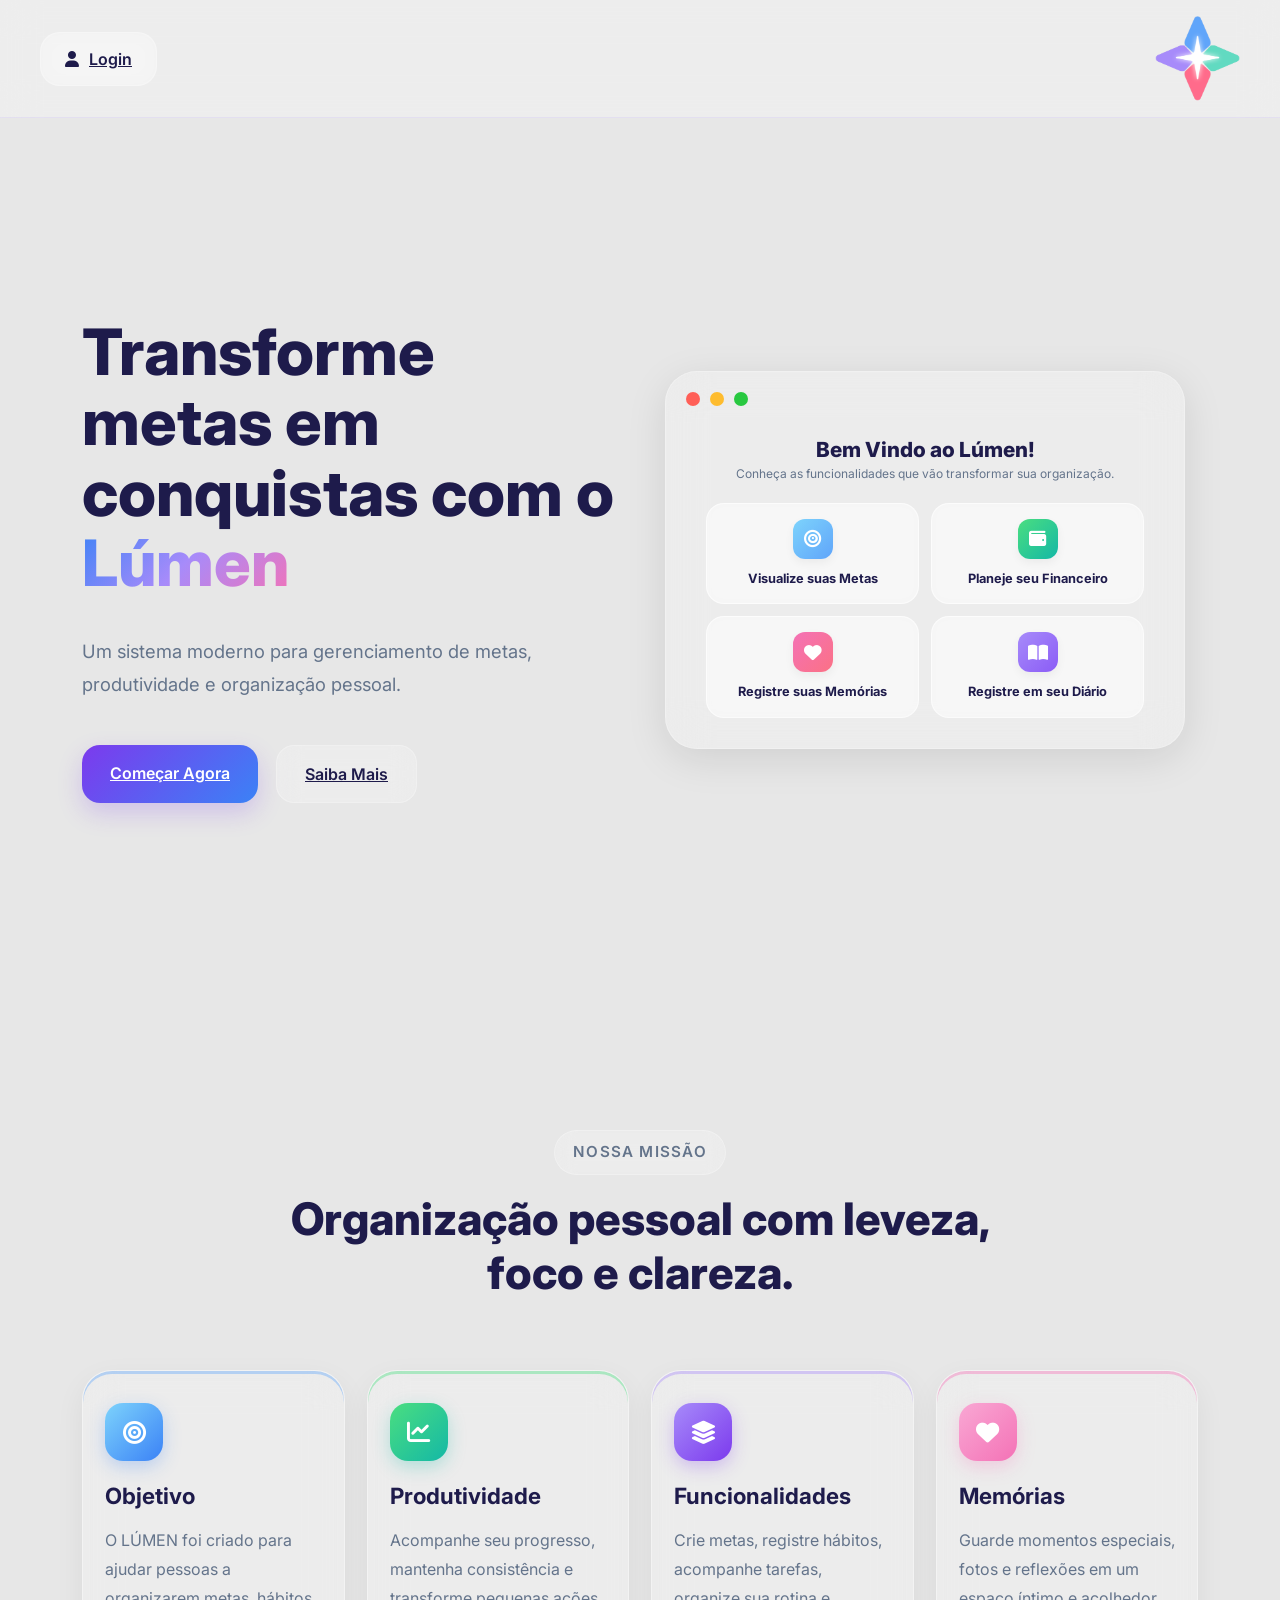
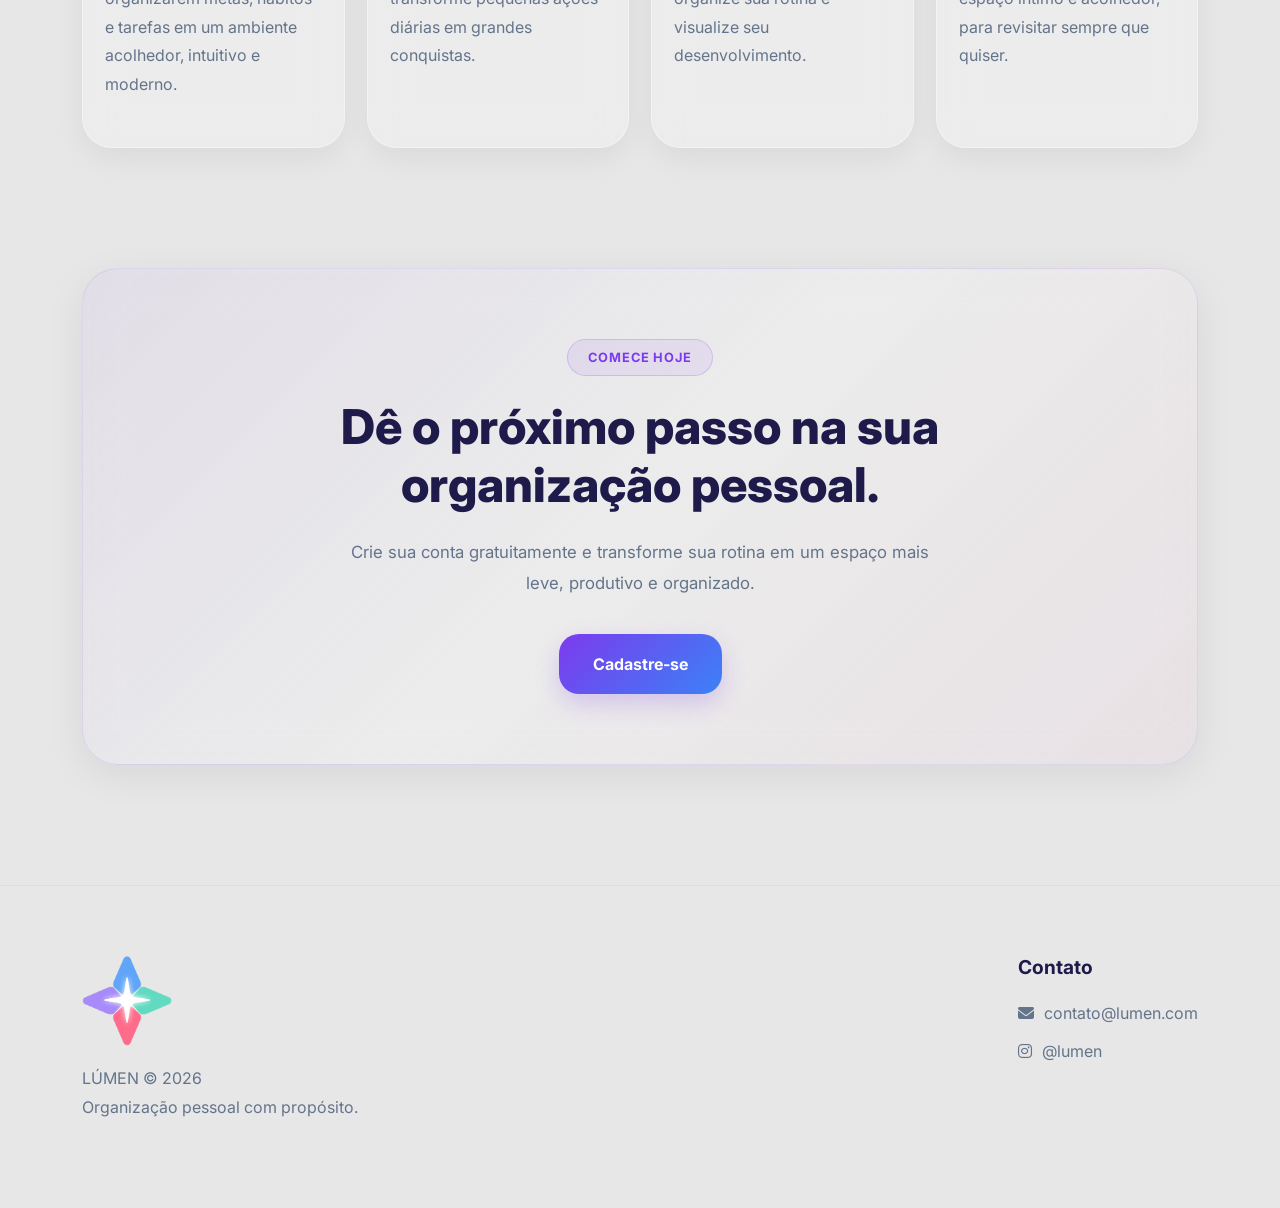
==== commit 753d15c0: "fix: bugs e nova IDV" ====
--- a/index.html
+++ b/index.html
@@ -4,7 +4,10 @@
   <meta charset="UTF-8">
   <meta name="viewport" content="width=device-width, initial-scale=1.0">
 
-  <title>Lúmen</title>
+  <title >Lúmen</title>
+
+  <link rel="icon" type="image" href="img/lumen.logo.png">
+
 
   <!-- Bootstrap -->
   <link href="https://cdn.jsdelivr.net/npm/bootstrap@5.3.3/dist/css/bootstrap.min.css" rel="stylesheet">
@@ -138,6 +141,7 @@
     <div class="container">
 
       <div class="section-title">
+        <span class="section-label">Nossa missão</span>
         <h2>
           Organização pessoal com leveza,
           foco e clareza.
@@ -146,8 +150,10 @@
 
       <div class="about-grid">
 
-        <div class="about-card">
-          <i class="fa-solid fa-bullseye"></i>
+        <div class="about-card card-blue">
+          <div class="icon-box">
+            <i class="fa-solid fa-bullseye"></i>
+          </div>
           <h3>Objetivo</h3>
           <p>
             O LÚMEN foi criado para ajudar pessoas a organizarem
@@ -156,8 +162,10 @@
           </p>
         </div>
 
-        <div class="about-card">
-          <i class="fa-solid fa-chart-line"></i>
+        <div class="about-card card-green">
+          <div class="icon-box">
+            <i class="fa-solid fa-chart-line"></i>
+          </div>
           <h3>Produtividade</h3>
           <p>
             Acompanhe seu progresso, mantenha consistência e
@@ -165,12 +173,26 @@
           </p>
         </div>
 
-        <div class="about-card">
-          <i class="fa-solid fa-layer-group"></i>
+        <div class="about-card card-purple">
+          <div class="icon-box">
+            <i class="fa-solid fa-layer-group"></i>
+          </div>
           <h3>Funcionalidades</h3>
           <p>
             Crie metas, registre hábitos, acompanhe tarefas,
             organize sua rotina e visualize seu desenvolvimento.
+          </p>
+        </div>
+
+        <div class="about-card card-pink">
+          <div class="icon-box">
+            <i class="fa-solid fa-heart"></i>
+          </div>
+          <h3>Memórias</h3>
+          <p>
+            Guarde momentos especiais, fotos e reflexões em um
+            espaço íntimo e acolhedor, para revisitar sempre
+            que quiser.
           </p>
         </div>
 
--- a/index.css
+++ b/index.css
@@ -2,20 +2,30 @@
 
 :root {
 
-    --sunset-primary: #ff7e5f;
-    --sunset-secondary: #feb47b;
-
-    --background-light: #fff7f3;
-
-    --text-dark: #3f2d2d;
-    --text-light: #6d5d5d;
-
-    --white-glass: rgba(255,255,255,0.22);
-
-    --border-glass: rgba(255,255,255,0.25);
-
-    --shadow:
-        0 10px 40px rgba(255,126,95,0.12);
+    /* 4 cores base */
+    --color-blue:         #3b82f6;
+    --color-blue-light:   #7dd3fc;
+    --color-green:        #14b8a6;
+    --color-green-light:  #4ade80;
+    --color-purple:       #7c3aed;
+    --color-purple-light: #a78bfa;
+    --color-pink:         #f472b6;
+    --color-pink-light:   #f9a8d4;
+
+    /* gradiente primário UI — roxo → azul */
+    --sunset-primary:   #7c3aed;
+    --sunset-secondary: #3b82f6;
+    --primary-shadow:   rgba(124, 58, 237, 0.22);
+
+    --background-light: rgba(229, 229, 229, 0.699);
+
+    --text-dark:  #1e1b4b;
+    --text-light: #64748b;
+
+    --white-glass:  rgba(255,255,255,0.22);
+    --border-glass: rgba(255,255,255,0.35);
+
+    --shadow: 0 10px 40px rgba(0,0,0,0.08);
 
     --radius: 28px;
 }
@@ -40,28 +50,7 @@
 
     color: var(--text-dark);
 
-      background:
-        radial-gradient(
-            circle at top left,
-            rgba(255,236,210,0.9),
-            transparent 30%
-        ),
-
-        radial-gradient(
-            circle at bottom right,
-            rgba(255,154,139,0.28),
-            transparent 35%
-        ),
-
-        linear-gradient(
-            135deg,
-            #ffe5d1 0%,
-            #f5c6b4 45%,
-            #f29b8f 100%
-        );
-
-    background-size: cover;
-    background-repeat: no-repeat;
+    background: var(--background-light);
 }    
 
 
@@ -90,12 +79,11 @@
 
     z-index: 1000;
 
-    backdrop-filter: blur(16px);
-
-    background: rgba(255,255,255,0.12);
-
-    border-bottom:
-        1px solid rgba(255,255,255,0.10);
+    backdrop-filter: blur(18px);
+
+    background: rgba(255, 255, 255, 0.279);
+
+    border-bottom: 1px solid rgba(167, 139, 250, 0.15);
 }
 
 /* FORÇA O ALINHAMENTO */
@@ -157,8 +145,9 @@
 
     transform: translateY(-2px);
 
-    background:
-        rgba(255,255,255,0.38);
+    background: rgba(255,255,255,0.55);
+
+    border-color: rgba(124, 58, 237, 0.25);
 }
 
 /* HERO */
@@ -169,6 +158,7 @@
     z-index: 2;
 
     padding-top: 110px;
+
 }
 
 /* TEXTO */
@@ -236,12 +226,12 @@
 
 .hero-text h1 span {
 
-    background:
-        linear-gradient(
-            135deg,
-            var(--sunset-primary),
-            var(--sunset-secondary)
-        );
+    background: linear-gradient(
+        135deg,
+        var(--color-blue),
+        var(--color-purple-light),
+        var(--color-pink)
+    );
 
     -webkit-background-clip: text;
     -webkit-text-fill-color: transparent;
@@ -282,17 +272,15 @@
 
     font-weight: 600;
 
-    background:
-        linear-gradient(
-            135deg,
-            var(--sunset-primary),
-            var(--sunset-secondary)
-        );
+    background: linear-gradient(
+        135deg,
+        var(--sunset-primary),
+        var(--sunset-secondary)
+    );
 
     color: white;
 
-    box-shadow:
-        0 10px 24px rgba(255,126,95,0.22);
+    box-shadow: 0 10px 24px var(--primary-shadow);
 
     transition: 0.25s ease;
 }
@@ -366,7 +354,7 @@
         1px solid rgba(255,255,255,0.25);
 
     box-shadow:
-        0 10px 40px rgba(255,126,95,0.15);
+        0 10px 40px rgba(0,0,0,0.10);
 
     animation:
         floating 5s ease-in-out infinite;
@@ -469,8 +457,9 @@
 }
 
 .mini-card:hover {
-    background: rgba(255, 255, 255, 0.75);
-    transform: translateY(-3px);
+    background: rgba(255, 255, 255, 0.85);
+    transform: translateY(-4px);
+    box-shadow: 0 8px 20px rgba(0, 0, 0, 0.08);
 }
 
 /* ÍCONES E CORES */
@@ -595,6 +584,7 @@
     }
 }
 
+
 /* SOBRE */
 
 .about-section {
@@ -603,6 +593,7 @@
     z-index: 2;
 
     padding: 120px 0;
+
 }
 
 /* TITULOS DE SEÇÃO */
@@ -612,6 +603,33 @@
     text-align: center;
 
     margin-bottom: 70px;
+}
+
+.section-label {
+
+    display: inline-block;
+
+    padding: 8px 20px;
+
+    border-radius: 999px;
+
+    background: rgba(255, 255, 255, 0.5);
+
+    backdrop-filter: blur(10px);
+
+    border: 1px solid rgba(255, 255, 255, 0.6);
+
+    font-size: 0.78rem;
+
+    font-weight: 700;
+
+    color: var(--text-light);
+
+    letter-spacing: 0.08em;
+
+    text-transform: uppercase;
+
+    margin-bottom: 20px;
 }
 
 .section-title span {
@@ -650,59 +668,194 @@
     margin: 0 auto;
 }
 
+
 /* GRID SOBRE */
 
 .about-grid {
 
     display: grid;
 
-    grid-template-columns: repeat(3, 1fr);
-
-    gap: 28px;
+    grid-template-columns: repeat(4, 1fr);
+
+    gap: 22px;
 }
 
 /* CARDS */
 
 .about-card {
 
-    padding: 38px 30px;
+    padding: 32px 22px;
 
     border-radius: 30px;
 
     background:
-        rgba(255,255,255,0.18);
+        rgba(255,255,255,0.22);
 
     backdrop-filter: blur(18px);
 
     border:
-        1px solid rgba(255,255,255,0.22);
+        1px solid rgba(255,255,255,0.35);
 
     box-shadow:
-        0 10px 30px rgba(255,126,95,0.08);
-
-    transition: 0.3s ease;
-}
-
-.about-card:hover {
-
-    transform: translateY(-6px);
-}
-
-.about-card i {
-
-    font-size: 2rem;
+        0 10px 30px rgba(0,0,0,0.06);
+
+    position: relative;
+
+    transition: transform 0.3s ease, box-shadow 0.3s ease, border-color 0.3s ease;
+}
+
+/* ICON BOX */
+
+.about-card .icon-box {
+
+    width: 58px;
+    height: 58px;
+
+    border-radius: 18px;
+
+    display: flex;
+    align-items: center;
+    justify-content: center;
+
+    font-size: 1.45rem;
+
+    color: white;
 
     margin-bottom: 22px;
 
-    background:
-        linear-gradient(
-            135deg,
-            var(--sunset-primary),
-            var(--sunset-secondary)
-        );
-
-    -webkit-background-clip: text;
-    -webkit-text-fill-color: transparent;
+    transition: transform 0.3s ease, box-shadow 0.3s ease;
+}
+
+/* === CARD AZUL — Objetivo === */
+
+.about-card.card-blue .icon-box {
+
+    background: linear-gradient(135deg, #7dd3fc, #3b82f6);
+
+    box-shadow: 0 6px 18px rgba(59, 130, 246, 0.28);
+}
+
+.about-card.card-blue {
+
+    box-shadow: 0 10px 30px rgba(0,0,0,0.06),
+                inset 0 3px 0 rgba(96, 165, 250, 0.4);
+}
+
+.about-card.card-blue:hover {
+
+    transform: translateY(-8px);
+
+    border-color: rgba(96, 165, 250, 0.45);
+
+    box-shadow: 0 22px 50px rgba(59, 130, 246, 0.16),
+                0 0 0 1.5px rgba(96, 165, 250, 0.35),
+                inset 0 3px 0 #60a5fa;
+}
+
+.about-card.card-blue:hover .icon-box {
+
+    transform: scale(1.08);
+
+    box-shadow: 0 10px 28px rgba(59, 130, 246, 0.4);
+}
+
+/* === CARD VERDE — Produtividade === */
+
+.about-card.card-green .icon-box {
+
+    background: linear-gradient(135deg, #4ade80, #14b8a6);
+
+    box-shadow: 0 6px 18px rgba(20, 184, 166, 0.28);
+}
+
+.about-card.card-green {
+
+    box-shadow: 0 10px 30px rgba(0,0,0,0.06),
+                inset 0 3px 0 rgba(74, 222, 128, 0.4);
+}
+
+.about-card.card-green:hover {
+
+    transform: translateY(-8px);
+
+    border-color: rgba(74, 222, 128, 0.45);
+
+    box-shadow: 0 22px 50px rgba(20, 184, 166, 0.16),
+                0 0 0 1.5px rgba(74, 222, 128, 0.35),
+                inset 0 3px 0 #4ade80;
+}
+
+.about-card.card-green:hover .icon-box {
+
+    transform: scale(1.08);
+
+    box-shadow: 0 10px 28px rgba(20, 184, 166, 0.4);
+}
+
+/* === CARD ROXO — Funcionalidades === */
+
+.about-card.card-purple .icon-box {
+
+    background: linear-gradient(135deg, #a78bfa, #7c3aed);
+
+    box-shadow: 0 6px 18px rgba(124, 58, 237, 0.28);
+}
+
+.about-card.card-purple {
+
+    box-shadow: 0 10px 30px rgba(0,0,0,0.06),
+                inset 0 3px 0 rgba(167, 139, 250, 0.4);
+}
+
+.about-card.card-purple:hover {
+
+    transform: translateY(-8px);
+
+    border-color: rgba(167, 139, 250, 0.45);
+
+    box-shadow: 0 22px 50px rgba(124, 58, 237, 0.16),
+                0 0 0 1.5px rgba(167, 139, 250, 0.35),
+                inset 0 3px 0 #a78bfa;
+}
+
+.about-card.card-purple:hover .icon-box {
+
+    transform: scale(1.08);
+
+    box-shadow: 0 10px 28px rgba(124, 58, 237, 0.4);
+}
+
+/* === CARD ROSA — Memórias === */
+
+.about-card.card-pink .icon-box {
+
+    background: linear-gradient(135deg, #f9a8d4, #f472b6);
+
+    box-shadow: 0 6px 18px rgba(244, 114, 182, 0.28);
+}
+
+.about-card.card-pink {
+
+    box-shadow: 0 10px 30px rgba(0,0,0,0.06),
+                inset 0 3px 0 rgba(244, 114, 182, 0.4);
+}
+
+.about-card.card-pink:hover {
+
+    transform: translateY(-8px);
+
+    border-color: rgba(244, 114, 182, 0.45);
+
+    box-shadow: 0 22px 50px rgba(244, 114, 182, 0.16),
+                0 0 0 1.5px rgba(244, 114, 182, 0.35),
+                inset 0 3px 0 #f472b6;
+}
+
+.about-card.card-pink:hover .icon-box {
+
+    transform: scale(1.08);
+
+    box-shadow: 0 10px 28px rgba(244, 114, 182, 0.4);
 }
 
 .about-card h3 {
@@ -739,32 +892,46 @@
 
     border-radius: 36px;
 
-    background:
-        rgba(255,255,255,0.18);
+    background: linear-gradient(
+        135deg,
+        rgba(124, 58, 237, 0.05) 0%,
+        rgba(255,255,255,0.22) 50%,
+        rgba(244, 114, 182, 0.05) 100%
+    );
 
     backdrop-filter: blur(20px);
 
-    border:
-        1px solid rgba(255,255,255,0.25);
-
-    box-shadow:
-        0 10px 40px rgba(255,126,95,0.1);
-}
+    border: 1px solid rgba(167, 139, 250, 0.2);
+
+    box-shadow: 0 10px 40px rgba(0,0,0,0.07);
+
+    position: relative;
+}
+
 
 .cta-badge {
 
     display: inline-block;
 
-    padding: 10px 18px;
+    padding: 8px 20px;
 
     border-radius: 999px;
 
-    background:
-        rgba(255,255,255,0.22);
+    background: rgba(124, 58, 237, 0.08);
+
+    border: 1px solid rgba(124, 58, 237, 0.2);
 
     margin-bottom: 22px;
 
-    font-weight: 600;
+    font-weight: 700;
+
+    font-size: 0.8rem;
+
+    letter-spacing: 0.07em;
+
+    text-transform: uppercase;
+
+    color: var(--color-purple);
 }
 
 .cta-card h2 {
@@ -805,15 +972,13 @@
 
     color: white;
 
-    background:
-        linear-gradient(
-            135deg,
-            var(--sunset-primary),
-            var(--sunset-secondary)
-        );
-
-    box-shadow:
-        0 10px 24px rgba(255,126,95,0.22);
+    background: linear-gradient(
+        135deg,
+        var(--sunset-primary),
+        var(--sunset-secondary)
+    );
+
+    box-shadow: 0 10px 24px var(--primary-shadow);
 
     transition: 0.3s ease;
 }
@@ -836,7 +1001,7 @@
 
     background: transparent;
 
-    border: none;
+    border-top: 1px solid rgba(200, 200, 200, 0.3);
 
     backdrop-filter: none;
 }
@@ -897,9 +1062,14 @@
     transition: 0.2s ease;
 }
 
-.footer-links a:hover {
-
-    color: var(--text-dark);
+.footer-links a:nth-of-type(1):hover {
+
+    color: #60a5fa;
+}
+
+.footer-links a:nth-of-type(2):hover {
+
+    color: #f472b6;
 }
 
 /* RESPONSIVIDADE */
@@ -908,7 +1078,7 @@
 
     .about-grid {
 
-        grid-template-columns: 1fr;
+        grid-template-columns: repeat(2, 1fr);
     }
 
     .section-title h2,
@@ -926,6 +1096,11 @@
         padding: 80px 0;
     }
 
+    .about-grid {
+
+        grid-template-columns: 1fr;
+    }
+
      .section-title h2,
     .cta-card h2 {
 
@@ -949,13 +1124,7 @@
 
     scroll-behavior: smooth;
 
-    background:
-        linear-gradient(
-            135deg,
-            #ffe5d1 0%,
-            #f5c6b4 45%,
-            #f29b8f 100%
-        );
+    background: var(--background-light);
 }
 
 html,
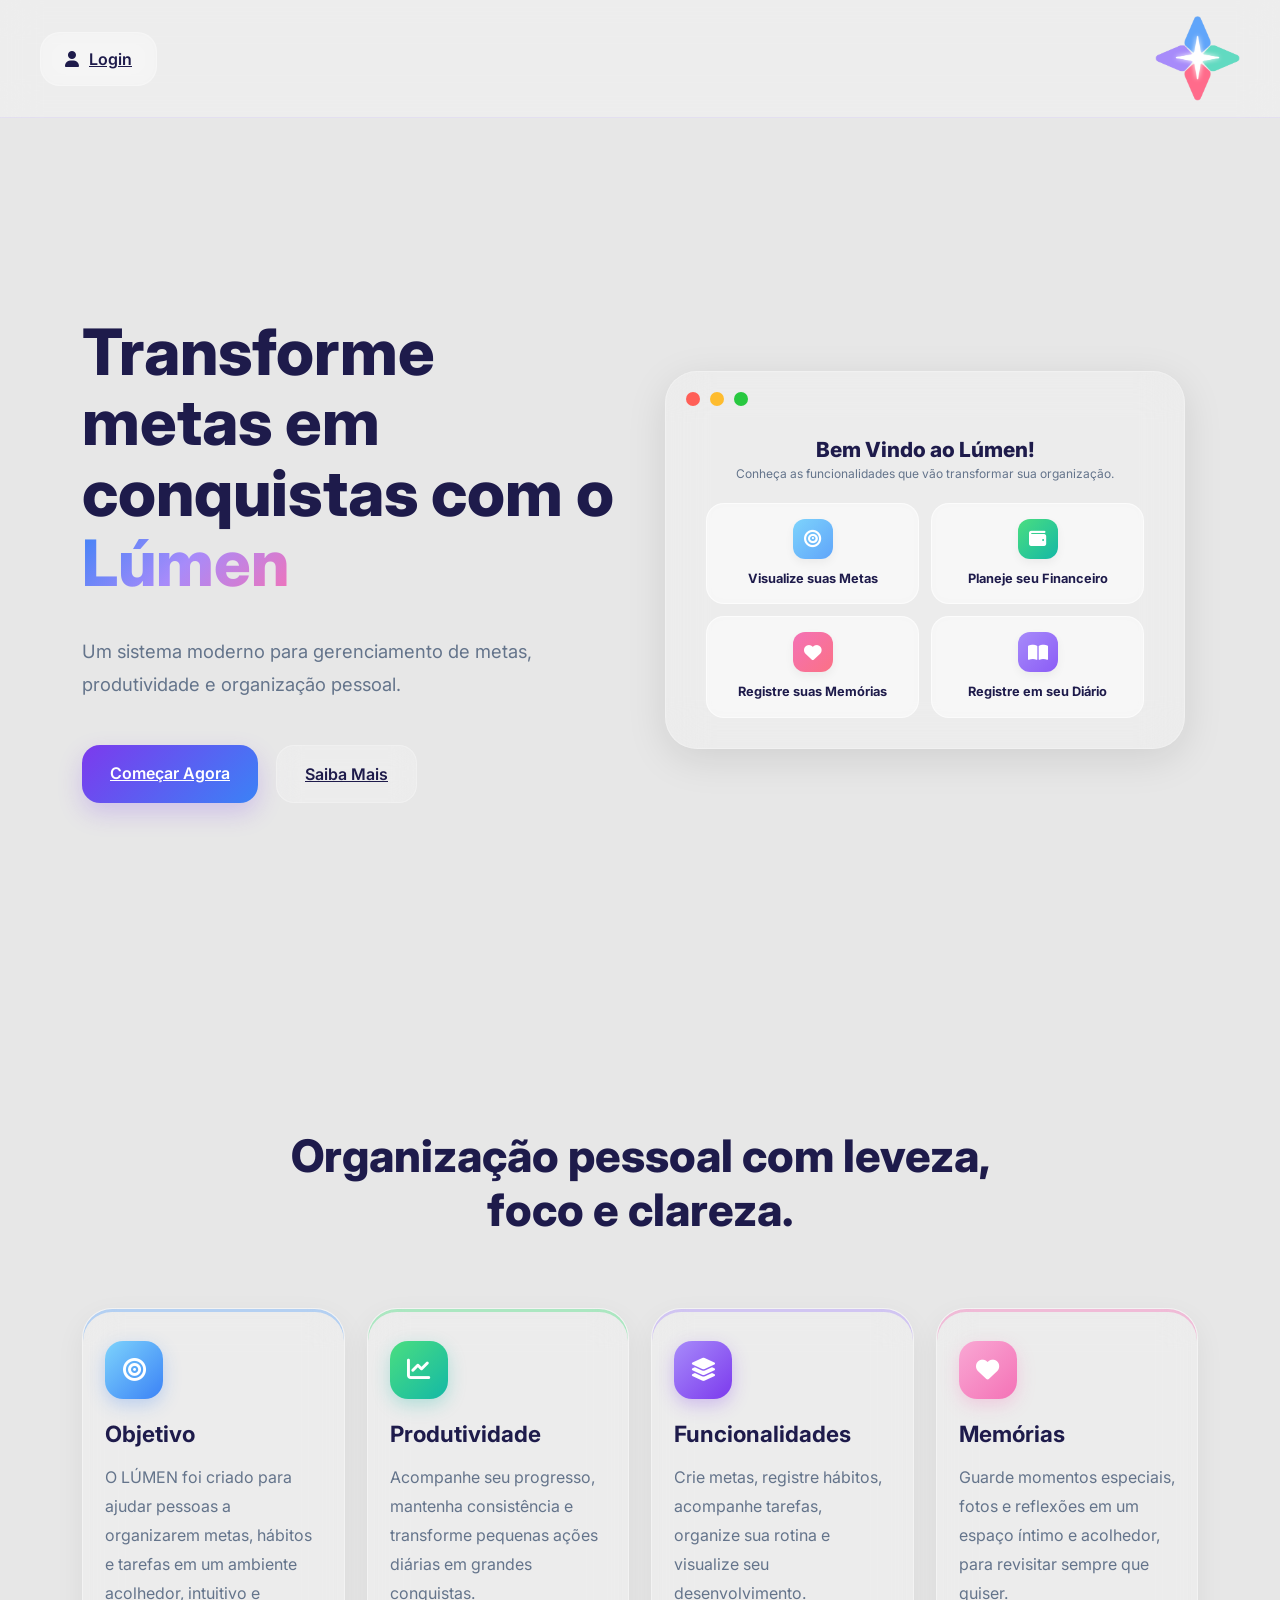
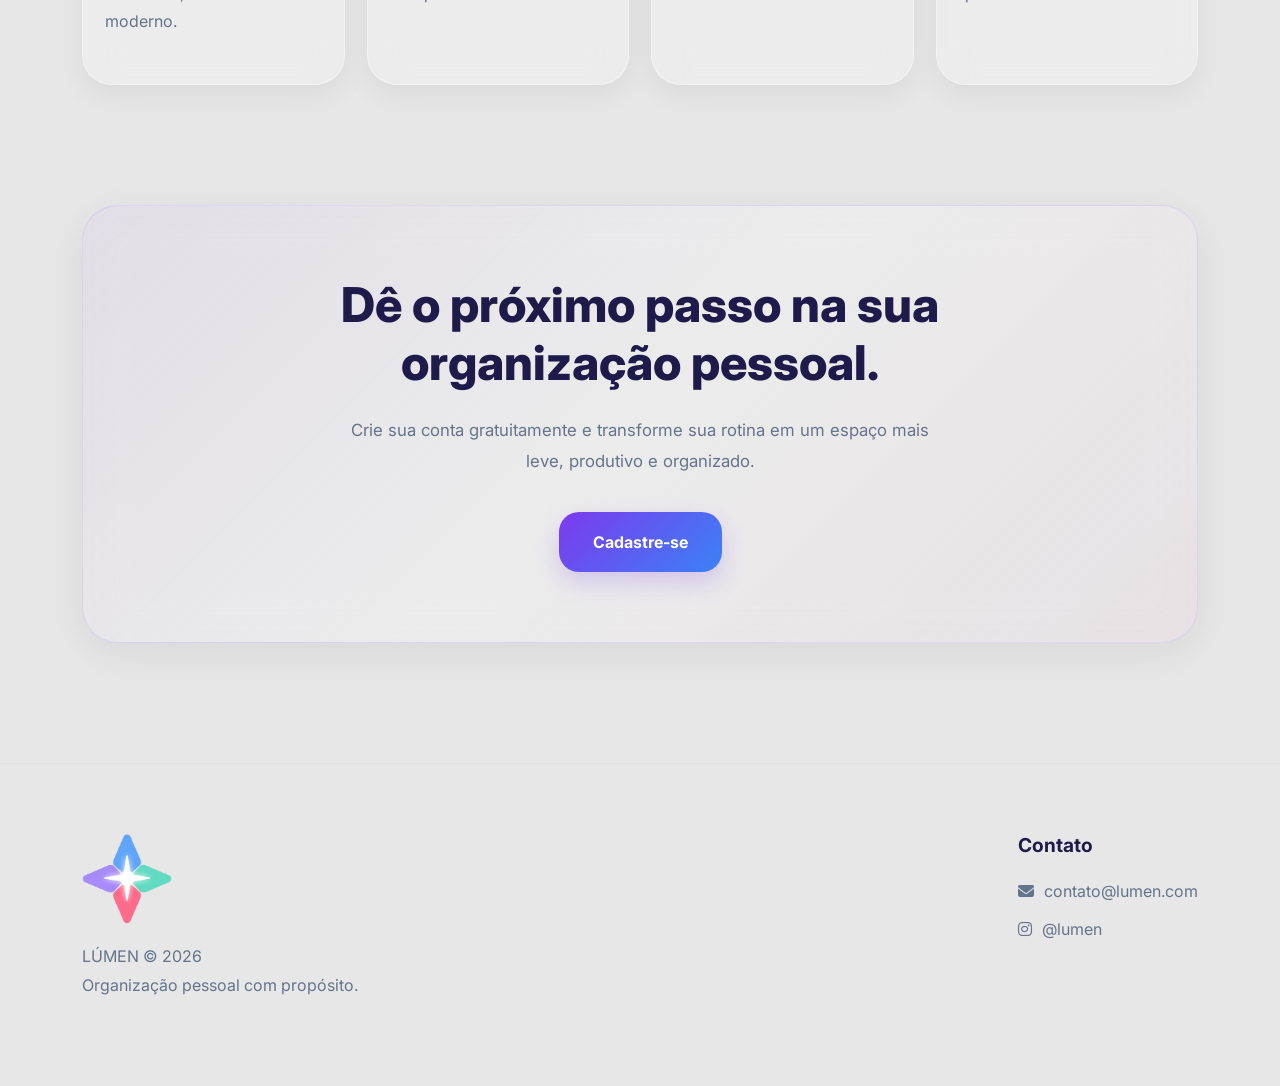
==== commit 5f930107: "docs: adiciona comentarios guia para novo campo em todos os modulos Marca com [ESTRELA][ESTRELA][EST" ====
--- a/index.html
+++ b/index.html
@@ -141,7 +141,6 @@
     <div class="container">
 
       <div class="section-title">
-        <span class="section-label">Nossa missão</span>
         <h2>
           Organização pessoal com leveza,
           foco e clareza.
@@ -209,11 +208,7 @@
     <div class="container">
 
       <div class="cta-card">
-
-        <span class="cta-badge">
-          Comece hoje
-        </span>
-
+    
         <h2>
           Dê o próximo passo na sua organização pessoal.
         </h2>
